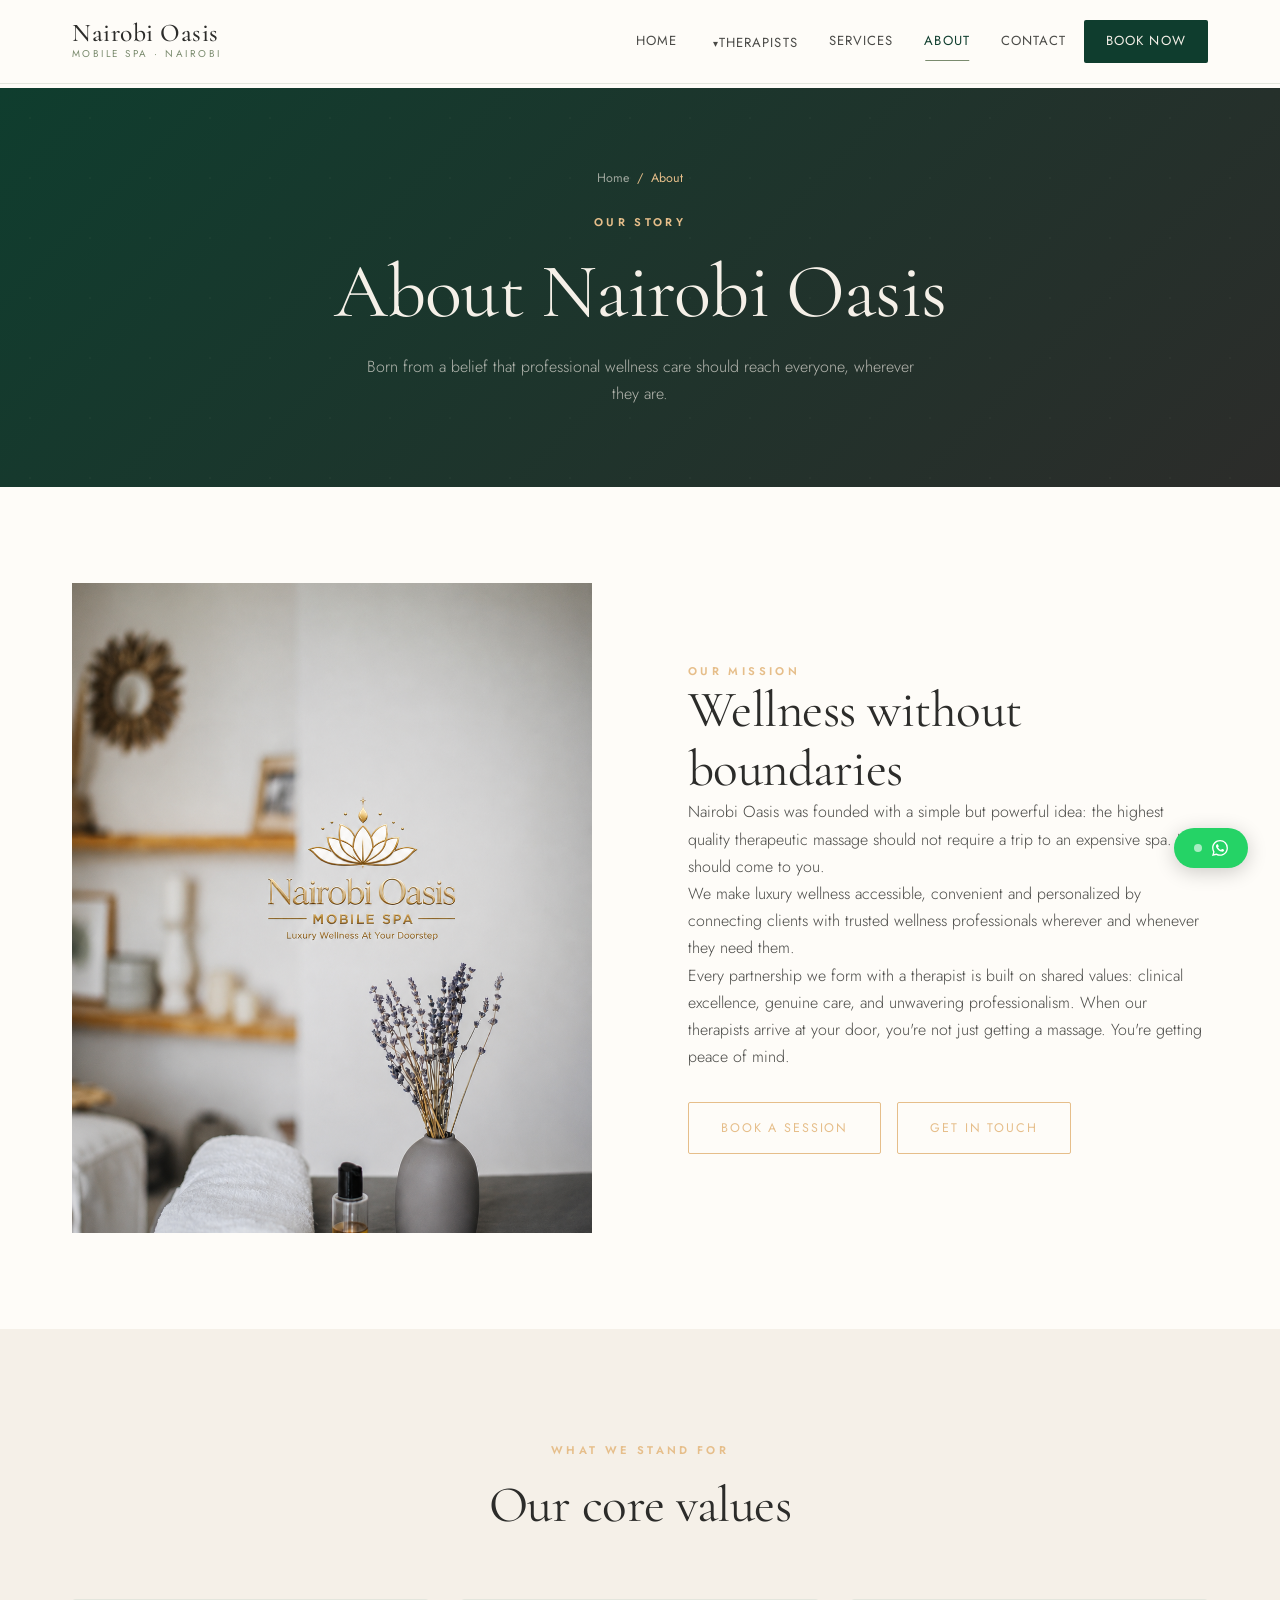
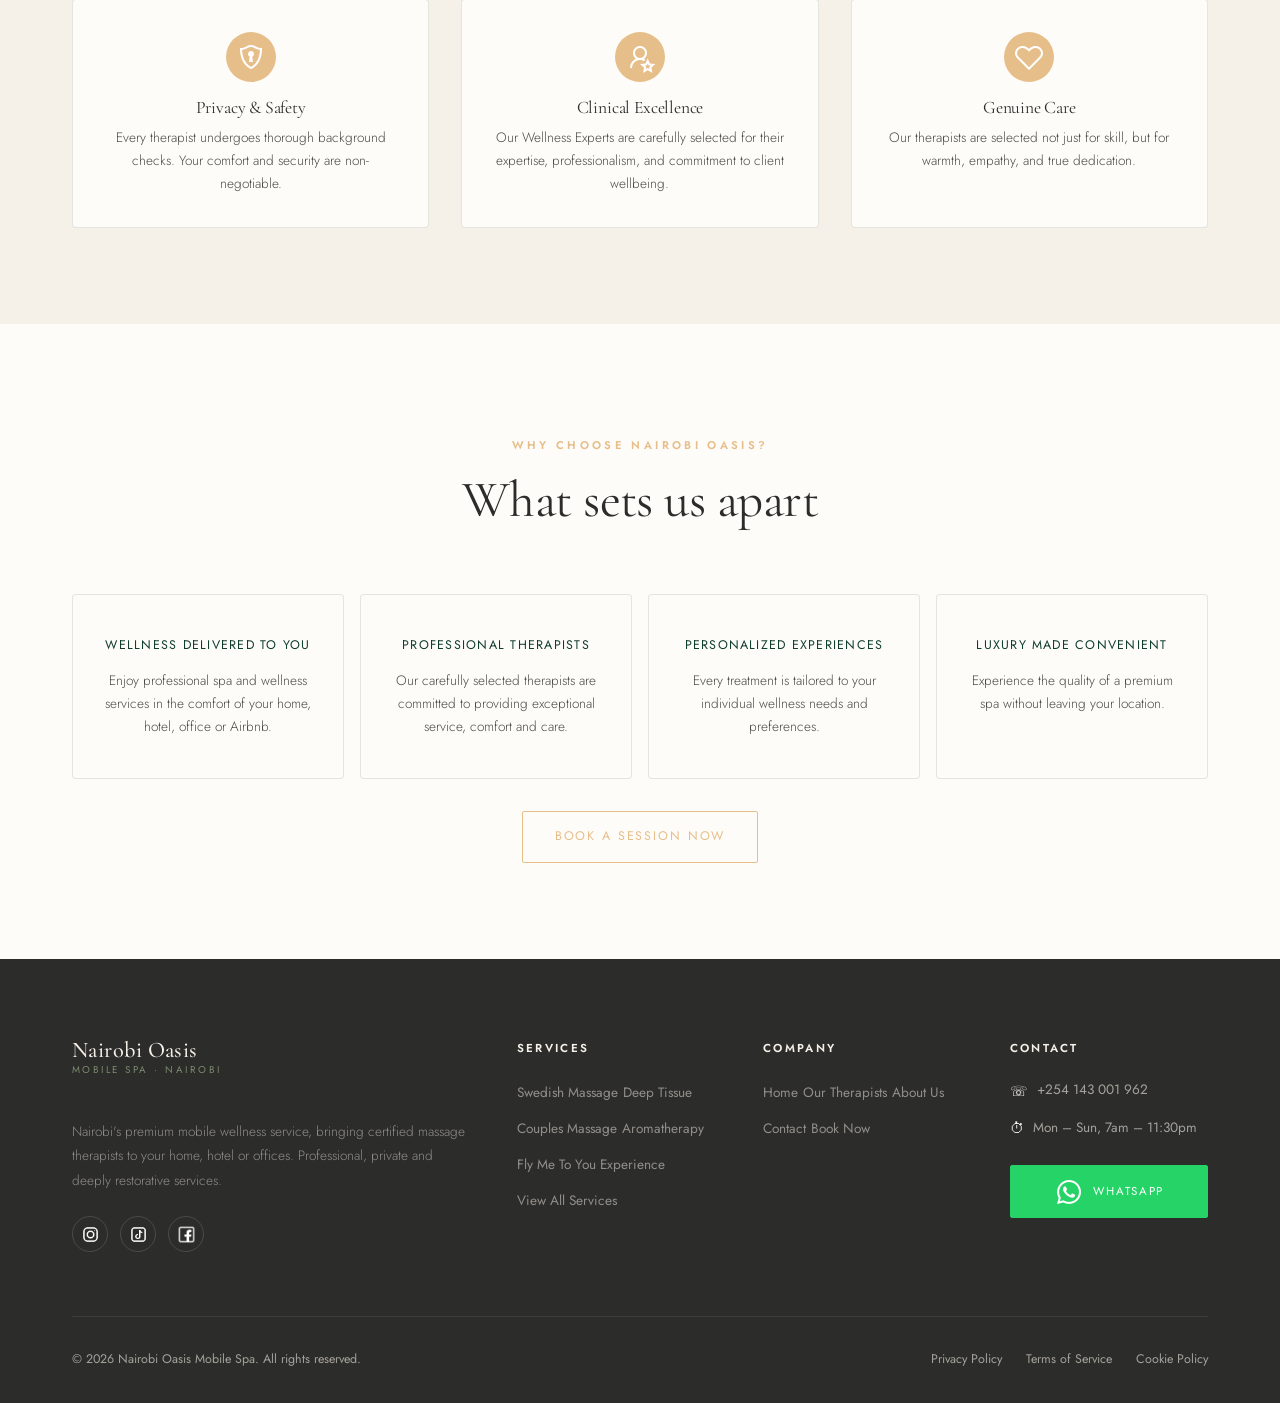
==== about.html @ d6550074 "Initial commit - Nairobi Oasis project" ====
<!DOCTYPE html>
<html lang="en">
<head>
  <meta charset="UTF-8" />
  <meta name="viewport" content="width=device-width, initial-scale=1.0" />
  <meta name="description" content="Learn about Nairobi Oasis's mission to bring luxury, professional mobile massage and wellness therapy to homes, hotels and villas across Nairobi." />
  <title>About Us | Nairobi Oasis</title>
  <link rel="preconnect" href="https://fonts.googleapis.com" />
  <link rel="preconnect" href="https://fonts.gstatic.com" crossorigin />
  <link rel="stylesheet" href="css/style.css" />
  <link rel="icon" type="image/png" href="img/main-logo.png">
</head>
<body>

<!-- NAVIGATION -->
<nav class="nav" id="mainNav" role="navigation" aria-label="Main navigation">
  <div class="container">
    <a href="index.html" class="logo" aria-label="Nairobi Oasis Home">
      <span class="logo-name">Nairobi Oasis</span>
      <span class="logo-tagline">Mobile Spa · Nairobi</span>
    </a>
    <div class="nav-links" role="menubar">
      <a href="index.html" role="menuitem">Home</a>
      <div class="nav-dropdown" role="none">
        <a href="therapists.html" role="menuitem">Therapists</a>
        <div class="dropdown-menu">
          <a href="therapists.html#female-therapists">Female Therapists</a>
          <a href="therapists.html#male-therapists">Male Therapists</a>
          <a href="therapists.html">All Therapists</a>
        </div>
      </div>
      <a href="services.html" role="menuitem">Services</a>
      <a href="about.html" class="active" role="menuitem">About</a>
      <a href="contact.html" role="menuitem">Contact</a>
      <a href="booking.html" class="nav-book-btn" role="menuitem">Book Now</a>
    </div>
    <button class="hamburger" id="hamburger" aria-label="Toggle menu" aria-expanded="false"></button>
  </div>
  <div class="mobile-menu" id="mobileMenu" role="menu">
    <a href="index.html" role="menuitem">Home</a>
    <a href="therapists.html" role="menuitem">Our Therapists</a>
    <a href="services.html" role="menuitem">Services</a>
    <a href="about.html" role="menuitem">About Us</a>
    <a href="index.html#benefits" role="menuitem">Benefits</a>
    <a href="index.html#faq" role="menuitem">FAQs</a>
    <a href="contact.html" role="menuitem">Contact</a>
    <a href="booking.html" role="menuitem" style="color:var(--sage-dark);font-weight:500;">→ Book Now</a>
  </div>
</nav>

<!-- FLOATING BOOKING BUTTONS -->
<div class="float-book" aria-label="Quick booking buttons">
  <a href="https://wa.me/254143001962?text=Hi Nairobi Oasis! I'd like to book a massage." target="_blank" class="float-btn wa" rel="noopener">
    <div class="dot"></div>
    <svg width="16" height="16" viewBox="0 0 24 24" fill="currentColor"><path d="M17.472 14.382c-.297-.149-1.758-.867-2.03-.967-.273-.099-.471-.148-.67.15-.197.297-.767.966-.94 1.164-.173.199-.347.223-.644.075-.297-.15-1.255-.463-2.39-1.475-.883-.788-1.48-1.761-1.653-2.059-.173-.297-.018-.458.13-.606.134-.133.298-.347.446-.52.149-.174.198-.298.298-.497.099-.198.05-.371-.025-.52-.075-.149-.669-1.612-.916-2.207-.242-.579-.487-.5-.669-.51-.173-.008-.371-.01-.57-.01-.198 0-.52.074-.792.372-.272.297-1.04 1.016-1.04 2.479 0 1.462 1.065 2.875 1.213 3.074.149.198 2.096 3.2 5.077 4.487.709.306 1.262.489 1.694.625.712.227 1.36.195 1.871.118.571-.085 1.758-.719 2.006-1.413.248-.694.248-1.289.173-1.413-.074-.124-.272-.198-.57-.347m-5.421 7.403h-.004a9.87 9.87 0 01-5.031-1.378l-.361-.214-3.741.982.998-3.648-.235-.374a9.86 9.86 0 01-1.51-5.26c.001-5.45 4.436-9.884 9.888-9.884 2.64 0 5.122 1.03 6.988 2.898a9.825 9.825 0 012.893 6.994c-.003 5.45-4.437 9.884-9.885 9.884m8.413-18.297A11.815 11.815 0 0012.05 0C5.495 0 .16 5.335.157 11.892c0 2.096.547 4.142 1.588 5.945L.057 24l6.305-1.654a11.882 11.882 0 005.683 1.448h.005c6.554 0 11.89-5.335 11.893-11.893a11.821 11.821 0 00-3.48-8.413Z"/></svg>
  </a>
</div>

<div class="page-hero">
  <div class="container">
    <nav class="breadcrumb"><a href="index.html">Home</a><span>/</span><span>About</span></nav>
    <p class="eyebrow">Our Story</p>
    <h1>About Nairobi Oasis</h1>
    <p>Born from a belief that professional wellness care should reach everyone, wherever they are.</p>
  </div>
</div>

<section class="about-intro section" style="background:var(--warm-white);">
  <div class="container">
    <div class="about-image-stack reveal">
      <div class="about-img-main">
        <img src="img/image-1.png" alt="Nairobi Oasis mobile massage experience" class="about-img">
      </div>
    </div>
    <div class="mission reveal reveal-delay-2">
      <p class="eyebrow">Our Mission</p>
      <h2>Wellness without boundaries</h2>
      <p>Nairobi Oasis was founded with a simple but powerful idea: the highest quality therapeutic massage should not require a trip to an expensive spa. It should come to you.</p>
      <p>We make luxury wellness accessible, convenient and personalized by connecting clients with trusted wellness professionals wherever and whenever they need them.</p>
      <p>Every partnership we form with a therapist is built on shared values: clinical excellence, genuine care, and unwavering professionalism. When our therapists arrive at your door, you're not just getting a massage. You're getting peace of mind.</p>
      <div class="btn-group" style="margin-top:2rem;">
        <a href="booking.html" class="btn btn-outline">Book a Session</a>
        <a href="contact.html" class="btn btn-outline">Get in Touch</a>
      </div>
    </div>
  </div>
</section>

<!-- VALUES -->
<section class="section" style="background:var(--cream);">
  <div class="container">
    <div class="section-header reveal">
      <p class="eyebrow">What We Stand For</p>
      <h2>Our core values</h2>
    </div>
    <div class="about-values">
      <div class="value-card reveal">
        <div class="value-icon">
          <img src="icons/privacy.png" alt="privacy-icon">
        </div>
        <h4>Privacy & Safety</h4>
        <p>Every therapist undergoes thorough background checks. Your comfort and security are non-negotiable.</p>
      </div>
      <div class="value-card reveal reveal-delay-1">
        <div class="value-icon">
          <img src="icons/expert.png" alt="expert-icon">
        </div>
        <h4>Clinical Excellence</h4>
        <p>Our Wellness Experts are carefully selected for their expertise, professionalism, and commitment to client wellbeing.</p>
      </div>
      <div class="value-card reveal reveal-delay-2">
        <div class="value-icon">
          <img src="icons/love.png" alt="love-icon">
        </div>
        <h4>Genuine Care</h4>
        <p>Our therapists are selected not just for skill, but for warmth, empathy, and true dedication.</p>
      </div>
    </div>
  </div>
</section>

<!-- STRENGTH -->
<section class="section" style="background:var(--warm-white);">
  <div class="container">
    <div class="section-header reveal">
      <p class="eyebrow">Why Choose Nairobi Oasis?</p>
      <h2>What sets us apart</h2>
    </div>
    <div class="strength-grid">
      <div class="strength-card reveal">
        <div class="role">Wellness Delivered To You</div>
        <p>Enjoy professional spa and wellness services in the comfort of your home, hotel, office or Airbnb.</p>
      </div>
      <div class="strength-card reveal reveal-delay-1">
        <div class="role">Professional Therapists</div>
        <p>Our carefully selected therapists are committed to providing exceptional service, comfort and care.</p>
      </div>
      <div class="strength-card reveal reveal-delay-2">
        <div class="role">Personalized Experiences</div>
        <p>Every treatment is tailored to your individual wellness needs and preferences.</p>
      </div>
      <div class="strength-card reveal reveal-delay-2">
        <div class="role">Luxury Made Convenient</div>
        <p>Experience the quality of a premium spa without leaving your location.</p>
      </div>
    </div>
    <div class="btn-group" style="margin-top:2rem; display: flex; justify-content: center;">
      <a href="booking.html" class="btn btn-outline">Book a Session Now</a>
    </div>
  </div>
</section>

<!-- FOOTER -->
<footer role="contentinfo">
  <div class="container">
    <div class="footer-grid">
      <div class="footer-brand">
        <div class="logo">
          <span class="logo-name">Nairobi Oasis</span>
          <span class="logo-tagline">Mobile Spa · Nairobi</span>
        </div>
        <p style="margin-top:1.25rem;">Nairobi's premium mobile wellness service, bringing certified massage therapists to your home, hotel or offices. Professional, private and deeply restorative services.</p>
        <div class="social-links">
          <a href="https://www.instagram.com/nairobioasisspa" class="social-link" target="_blank" aria-label="Instagram">
            <img src="icons/instagram.png" alt="Instagram icon">
          </a>
          <a href="https://www.tiktok.com/@nairobioasismobilespa" target="_blank" class="social-link" aria-label="Tiktok">
            <img src="icons/tiktok.png" alt="Tiktok icon">
          </a>
          <a href="https://www.facebook.com/share/14eLEYNdpJy/?mibextid=wwXIfr" target="_blank" class="social-link" aria-label="WhatsApp">
            <img src="icons/facebook.png" alt="Faceook icon">
          </a>
        </div>
      </div>
      <div class="footer-col">
        <h5>Services</h5>
        <ul>
          <li><a href="services.html#swedish">Swedish Massage</a></li>
          <li><a href="services.html#tissue">Deep Tissue</a></li>
          <li><a href="services.html#couple">Couples Massage</a></li>
          <li><a href="services.html#aromatherapy">Aromatherapy</a></li>
          <li><a href="services.html#flymetoyou">Fly Me To You Experience</a></li>
          <li><a href="services.html">View All Services</a></li>
        </ul>
      </div>
      <div class="footer-col">
        <h5>Company</h5>
        <ul>
          <li><a href="index.html">Home</a></li>
          <li><a href="therapists.html">Our Therapists</a></li>
          <li><a href="about.html">About Us</a></li>
          <li><a href="contact.html">Contact</a></li>
          <li><a href="booking.html">Book Now</a></li>
        </ul>
      </div>
      <div class="footer-col">
        <h5>Contact</h5>
        <div class="footer-contact-item">
          <span class="icon">☏</span>
          <a href="tel:+254143001962">+254 143 001 962</a>
        </div>
        <div class="footer-contact-item">
          <span class="icon">⏱</span>
          <span>Mon – Sun, 7am – 11:30pm</span>
        </div>
        <div style="margin-top:1.5rem;display:flex;flex-direction:column;gap:0.5rem;">
          <a href="https://wa.me/254143001962" target="_blank" class="btn btn-wa" style="font-size:0.72rem;padding:0.6rem 1rem;justify-content:center;">
            <img src="icons/whatsapp.png" alt="WhatsApp icon">  WhatsApp</a>
        </div>
      </div>
    </div>
    <div class="footer-bottom">
      <span>© 2026 Nairobi Oasis Mobile Spa. All rights reserved.</span>
      <div class="footer-bottom-links">
        <a href="#">Privacy Policy</a>
        <a href="#">Terms of Service</a>
        <a href="#">Cookie Policy</a>
      </div>
    </div>
  </div>
</footer>

<script src="js/main.js"></script>
</body>
</html>
---- css/style.css ----
@import url("https://fonts.googleapis.com/css2?family=Cormorant+Garamond:ital,wght@0,300;0,400;0,500;0,600;1,300;1,400&family=Jost:wght@300;400;500;600&display=swap");

/* CSS VARIABLES */
:root {
  --cream: #f5f0e8;
  --ivory: #faf8f3;
  --sage: #7a8b6e;
  --sage-light: #a8b89a;
  --sage-dark: #0f3d2e;
  --earth: #E6BE8A;
  --earth-dark: #9e7e58;
  --charcoal: #2c2c2a;
  --charcoal-light: #4a4a47;
  --warm-white: #fefcf8;
  --muted: #8c8a84;
  --border: rgba(122, 139, 110, 0.2);
  --shadow: 0 20px 60px rgba(44, 44, 42, 0.08);
  --shadow-hover: 0 30px 80px rgba(44, 44, 42, 0.15);
  --radius: 2px;
  --transition: all 0.4s cubic-bezier(0.25, 0.46, 0.45, 0.94);
  --font-display: "Cormorant Garamond", Georgia, serif;
  --font-body: "Jost", sans-serif;
  --whatsapp: #25d366;
}

/* RESET & BASE */
*,
*::before,
*::after {
  box-sizing: border-box;
  margin: 0;
  padding: 0;
}

html {
  scroll-behavior: smooth;
  font-size: 16px;
  overflow-x: hidden;
}

body {
  font-family: var(--font-body);
  background: var(--warm-white);
  color: var(--charcoal);
  line-height: 1.7;
  overflow-x: hidden;
  -webkit-font-smoothing: antialiased;
}

body {
    padding-top: 88px;
}

img {
  max-width: 100%;
  height: auto;
  display: block;
}

.hero-video {
  position: absolute;
  inset: 0;
  width: 100%;
  height: 100%;
  object-fit: cover;
}

a {
  text-decoration: none;
  color: inherit;
}

button {
  cursor: pointer;
  border: none;
  background: none;
  font-family: inherit;
}

ul {
  list-style: none;
}

/* TYPOGRAPHY */
h1,
h2,
h3,
h4 {
  font-family: var(--font-display);
  font-weight: 400;
  line-height: 1.15;
  letter-spacing: -0.01em;
}

h1 {
  font-size: clamp(2.8rem, 6vw, 5.5rem);
}

h2 {
  font-size: clamp(2rem, 4vw, 3.5rem);
}

h3 {
  font-size: clamp(1.4rem, 2.5vw, 2rem);
}

h4 {
  font-size: 1.25rem;
}

p {
  font-size: 1rem;
  color: var(--charcoal-light);
  font-weight: 300;
}

.eyebrow {
  font-family: var(--font-body);
  font-size: 0.7rem;
  font-weight: 600;
  letter-spacing: 0.3em;
  text-transform: uppercase;
  color: var(--earth);
}

/* LAYOUT */
.container {
  max-width: 1200px;
  margin: 0 auto;
  padding: 0 2rem;
}

.section {
  padding: 6rem 0;
}

/* NAVIGATION */
.nav {
  background: var(--warm-white);
  padding: 1.25rem 0;
  position: fixed;
  top: 0;
  left: 0;
  width: 100%;
  z-index: 1000;
  border-bottom: 1px solid var(--border);
  transition: transform .3s ease, padding .3s ease, box-shadow .3s ease;
}

.nav.scrolled {
  box-shadow: 0 2px 30px rgba(44, 44, 42, 0.08);
  padding: 0.9rem 0;
}

.nav .container {
  display: flex;
  align-items: center;
  justify-content: space-between;
}

.logo {
  display: flex;
  flex-direction: column;
  gap: 0.05rem;
}

.logo-name {
  font-family: var(--font-display);
  font-size: 1.6rem;
  font-weight: 500;
  color: var(--charcoal);
  letter-spacing: 0.02em;
  line-height: 1;
}

.logo-tagline {
  font-size: 0.62rem;
  letter-spacing: 0.25em;
  text-transform: uppercase;
  color: var(--sage);
  font-weight: 400;
}

.logo img {
  width: 120px;
  height: auto;
}

.nav-links {
  display: flex;
  gap: 0.25rem;
  align-items: center;
}

.nav-links a {
  font-size: 0.82rem;
  font-weight: 400;
  letter-spacing: 0.08em;
  text-transform: uppercase;
  color: var(--charcoal-light);
  padding: 0.5rem 0.85rem;
  border-radius: 2px;
  transition: var(--transition);
  position: relative;
}

.nav-links a:hover,
.nav-links a.active {
  color: var(--sage-dark);
}

.nav-links a::after {
  content: "";
  position: absolute;
  bottom: 0;
  left: 50%;
  width: 0;
  height: 1px;
  background: var(--sage);
  transition: var(--transition);
  transform: translateX(-50%);
}

.nav-links a:hover::after,
.nav-links a.active::after {
  width: 60%;
}

.nav-dropdown {
  position: relative;
}

.nav-dropdown > a::before {
  content: "▾";
  margin-left: 0.3rem;
  font-size: 0.65rem;
}

.dropdown-menu {
  position: absolute;
  top: calc(100% + 0.5rem);
  left: 0;
  background: var(--warm-white);
  border: 1px solid var(--border);
  border-radius: 4px;
  min-width: 210px;
  padding: 0.5rem 0;
  opacity: 0;
  visibility: hidden;
  transform: translateY(-8px);
  transition: var(--transition);
  box-shadow: var(--shadow);
  z-index: 100;
}

.nav-dropdown:hover .dropdown-menu {
  opacity: 1;
  visibility: visible;
  transform: translateY(0);
}

.dropdown-menu a {
  display: block;
  padding: 0.6rem 1.2rem;
  font-size: 0.8rem;
  color: var(--charcoal-light);
  text-transform: none;
  letter-spacing: 0.03em;
}

.dropdown-menu a::after {
  display: none;
}

.dropdown-menu a:hover {
  background: var(--cream);
  color: var(--sage-dark);
}

.nav-book-btn {
  background: var(--sage-dark);
  color: var(--cream) !important;
  padding: 0.65rem 1.4rem !important;
  border-radius: 2px;
  font-weight: 500;
  letter-spacing: 0.12em;
}

.nav-book-btn::after {
  display: none !important;
}

.nav-book-btn:hover {
  background: var(--charcoal) !important;
  color: var(--cream) !important;
}

.hamburger {
  display: none;
  flex-direction: column;
  gap: 5px;
  padding: 4px;
  cursor: pointer;
}

.hamburger span {
  display: block;
  width: 24px;
  height: 1.5px;
  background: var(--charcoal);
  transition: var(--transition);
}

.hamburger.open span:nth-child(1) {
  transform: rotate(45deg) translate(4px, 4px);
}

.hamburger.open span:nth-child(2) {
  opacity: 0;
}

.hamburger.open span:nth-child(3) {
  transform: rotate(-45deg) translate(4px, -4px);
}

.mobile-menu {
  display: none;
  background: var(--warm-white);
  border-top: 1px solid var(--border);
  padding: 1.5rem 2rem;
}

.mobile-menu.open {
  display: block;
}

.mobile-menu a {
  display: block;
  padding: 0.75rem 0;
  font-size: 0.9rem;
  border-bottom: 1px solid var(--border);
  color: var(--charcoal-light);
  letter-spacing: 0.05em;
}

.mobile-menu a:last-child {
  border-bottom: none;
}

/* BUTTONS */
.btn {
  display: inline-flex;
  align-items: center;
  gap: 0.5rem;
  padding: 0.9rem 2rem;
  font-size: 0.78rem;
  font-family: var(--font-body);
  letter-spacing: 0.15em;
  text-transform: uppercase;
  border-radius: var(--radius);
  transition: var(--transition);
  cursor: pointer;
  border: 1.5px solid transparent;
}

.btn-primary {
  background: var(--sage-dark);
  color: var(--cream);
  border-color: var(--sage-dark);
}

.btn-primary:hover {
  background: var(--charcoal);
  border-color: var(--charcoal);
  transform: translateY(-2px);
}

.btn-outline {
  background: transparent;
  color: var(--earth);
  border-color: var(--earth);
}

.btn-outline:hover {
  background: var(--cream);
  color: var(--charcoal);
  border-color: var(--cream);
  transform: translateY(-2px);
}

.btn-cream {
  background: var(--cream);
  color: var(--charcoal);
  border-color: var(--cream);
}

.btn-cream:hover {
  background: var(--warm-white);
  transform: translateY(-2px);
}

.btn-wa {
  background: var(--whatsapp);
  color: #fff;
  border-color: var(--whatsapp);
}

.btn-wa:hover {
  background: #1da851;
  border-color: #1da851;
  transform: translateY(-2px);
}

.btn-group {
  display: flex;
  gap: 1rem;
  flex-wrap: wrap;
  align-items: center;
}

/* HERO */
.hero {
  min-height: 90vh;
  background: linear-gradient(135deg, #2c3a24 0%, #3d4f30 40%, #4d5c42 100%);
  display: grid;
  grid-template-columns: 1fr 1fr;
  align-items: center;
  position: relative;
  overflow: hidden;
}

.hero::before {
  content: "";
  position: absolute;
  inset: 0;
  background: url("data:image/svg+xml,%3Csvg width='60' height='60' viewBox='0 0 60 60' xmlns='http://www.w3.org/2000/svg'%3E%3Cg fill='none' fill-rule='evenodd'%3E%3Cg fill='%237A8B6E' fill-opacity='0.07'%3E%3Ccircle cx='30' cy='30' r='1'/%3E%3C/g%3E%3C/g%3E%3C/svg%3E");
  opacity: 0.5;
}

.hero-content {
  padding: 5rem 0 5rem 0;
  position: relative;
  z-index: 2;
  animation: fadeUp 1s ease both;
}

.hero-content .eyebrow {
  color: var(--earth);
  margin-bottom: 1.5rem;
}

.hero-content h1 {
  color: var(--cream);
  font-weight: 300;
  font-style: italic;
  margin-bottom: 1.5rem;
}

.hero-content h1 em {
  font-style: normal;
  color: var(--earth);
}

.hero-content p {
  color: rgba(245, 240, 232, 0.75);
  font-size: 1.05rem;
  max-width: 500px;
  margin-bottom: 2.5rem;
}

.hero-visual {
  position: relative;
  height: 100%;
  min-height: 90vh;
  overflow: hidden;
}

.hero-img-wrap {
  position: absolute;
  inset: 0;
  background: linear-gradient(to left, transparent 0%, #2c3a24 100%);
  z-index: 1;
}

.hero-visual img {
  width: 100%;
  height: 100%;
  object-fit: cover;
  opacity: 0.6;
}

.hero-scroll {
  position: absolute;
  bottom: 2rem;
  left: 2rem;
  z-index: 10;
  display: flex;
  align-items: center;
  gap: 0.75rem;
  color: rgba(245, 240, 232, 0.5);
  font-size: 0.72rem;
  letter-spacing: 0.2em;
  text-transform: uppercase;
}

.scroll-line {
  width: 40px;
  height: 1px;
  background: rgba(245, 240, 232, 0.3);
  position: relative;
  overflow: hidden;
}
.scroll-line::after {
  content: "";
  position: absolute;
  left: -100%;
  top: 0;
  width: 100%;
  height: 100%;
  background: var(--earth);
  animation: scrollLine 2s ease infinite;
}

@keyframes scrollLine {
  to {
    left: 100%;
  }
}

/* WHY */
.why-choose{
    background: var(--warm-white); 
    text-align:center;
}

.why-choose .container{
    max-width:700px;
}

.why-choose h2{
    margin:1rem 0 3rem;
}

.why-list{
    list-style:none;
    padding:0;
    margin:0;

    display:flex;
    flex-direction:column;
    gap:1.5rem;
}

.why-list li{
    font-size:1.05rem;
    color:var(--text);
    letter-spacing:.03em;
}

.why-list span{
    color:var(--earth);
    margin-right:.5rem;
}

/* INTRO SECTION */
.intro {
  background: var(--cream);
}

.intro .container {
  display: grid;
  grid-template-columns: 1fr 1.4fr;
  gap: 0;
  align-items: center;
}

.intro-visual {
  position: relative;
}

.intro-visual img {
  width: 70%;
  margin-left: 3rem;
}

.intro-text .eyebrow {
  margin-bottom: 1rem;
}

.intro-text h2 {
  margin-bottom: 1.5rem;
}

.intro-text p {
  margin-bottom: 1.5rem;
}

.intro-features {
  display: grid;
  grid-template-columns: 1fr 1fr;
  gap: 1rem;
  margin-bottom: 2.5rem;
}

.feature-tag {
  display: flex;
  align-items: center;
  gap: 0.5rem;
  font-size: 0.82rem;
  color: var(--charcoal-light);
}

.feature-tag::before {
  content: "✦";
  color: var(--earth);
  font-size: 0.65rem;
}

/* SERVICES SECTION */
.services {
  background: var(--warm-white);
}

.section-header {
  text-align: center;
  margin-bottom: 4rem;
}

.section-header .eyebrow {
  margin-bottom: 1rem;
}

.section-header p {
  max-width: 550px;
  margin: 1rem auto 0;
}

.services-grid {
  display: grid;
  grid-template-columns: repeat(3, 1fr);
  gap: 1.5rem;
}

.service-card {
  background: var(--warm-white);
  padding: 2.5rem 2rem;
  border-radius: 4px;
  border: 1px solid transparent;
  transition: var(--transition);
  position: relative;
  overflow: hidden;
  cursor: pointer;
}

.service-card::before {
  content: "";
  position: absolute;
  top: 0;
  left: 0;
  width: 100%;
  height: 2px;
  background: var(--earth);
  transform: scaleX(0);
  transform-origin: left;
  transition: var(--transition);
}

.service-card:hover {
  border-color: var(--border);
  box-shadow: var(--shadow);
  transform: translateY(-4px);
}

.service-card:hover::before {
  transform: scaleX(1);
}

.service-icon {
  font-size: 1.8rem;
  margin-bottom: 1.25rem;
}

.service-card h3 {
  font-size: 1.35rem;
  margin-bottom: 0.75rem;
}

.service-card p {
  font-size: 0.88rem;
  margin-bottom: 1.5rem;
}

.service-price {
  font-size: 0.72rem;
  letter-spacing: 0.12em;
  text-transform: uppercase;
  color: var(--sage);
  font-weight: 500;
}

.service-card a {
  display: inline-flex;
  align-items: center;
  gap: 0.4rem;
  font-size: 0.78rem;
  font-weight: 500;
  letter-spacing: 0.1em;
  text-transform: uppercase;
  color: var(--sage-dark);
  margin-top: 1rem;
  transition: var(--transition);
}

.service-card a:hover {
  gap: 0.75rem;
}

.service-card-img {
  padding-bottom: 2rem;
}

.services-slider {
  position: relative;
  display: flex;
  align-items: center;
  gap: 1rem;
}

.slider-btn {
  display: none; /* hidden on desktop */
  flex-shrink: 0;
  width: 44px;
  height: 44px;
  border-radius: 50%;
  background: var(--warm-white);
  border: 1px solid var(--border);
  font-size: 1.4rem;
  color: var(--sage-dark);
  cursor: pointer;
  align-items: center;
  justify-content: center;
  transition: var(--transition);
}

.slider-btn:hover {
  background: var(--sage);
  color: var(--warm-white);
}

.slider-dots {
  display: none;
  justify-content: center;
  gap: 0.5rem;
  margin-top: 1.5rem;
}

.slider-dots span {
  width: 8px;
  height: 8px;
  border-radius: 50%;
  background: var(--border);
  cursor: pointer;
  transition: var(--transition);
}

.slider-dots span.active {
  background: var(--earth);
  width: 20px;
  border-radius: 4px;
}

/* HOW IT WORKS */
.how-it-works {
  background: var(--warm-white);
}

.steps-grid {
  display: grid;
  grid-template-columns: repeat(3, 1fr);
  gap: 3rem;
  counter-reset: step;
}

.step {
  text-align: center;
  position: relative;
  counter-increment: step;
}

.step::before {
  content: counter(step, decimal-leading-zero);
  font-family: var(--font-display);
  font-size: 4rem;
  font-weight: 300;
  color: var(--sage-light);
  opacity: 0.4;
  line-height: 1;
  margin-bottom: 1.5rem;
  display: block;
}

.step-icon {
  width: 60px;
  height: 60px;
  background: var(--earth);
  border-radius: 50%;
  display: flex;
  align-items: center;
  justify-content: center;
  font-size: 1.5rem;
  margin: 0 auto 1rem;
}

.step h3 {
  font-size: 1.25rem;
  margin-bottom: 0.75rem;
}

.step p {
  font-size: 0.9rem;
}

/* THERAPISTS */
.therapists {
  background: var(--cream);
}

.therapist-tabs {
  display: flex;
  gap: 0;
  margin-bottom: 3rem;
  border-bottom: 1px solid var(--border);
}

.tab-btn {
  padding: 0.85rem 2rem;
  font-size: 0.82rem;
  font-weight: 500;
  letter-spacing: 0.12em;
  text-transform: uppercase;
  color: var(--earth);
  border-bottom: 2px solid transparent;
  margin-bottom: -1px;
  transition: var(--transition);
  cursor: pointer;
  background: none;
  border-left: none;
  border-right: none;
  border-top: none;
  font-family: var(--font-body);
}

.tab-btn.active {
  color: var(--earth);
  border-bottom-color: var(--earth);
}

.therapist-grid,
.therapist-page-grid {
  display: grid;
  grid-template-columns: repeat(4, 1fr);
  gap: 1.5rem;
}

.therapist-card,
.therapist-page-card {
  border-radius: 4px;
  overflow: hidden;
  transition: var(--transition);
  text-decoration: none;
  color: inherit;
  display: block;
}

.therapist-card:hover {
  transform: translateY(-6px);
  box-shadow: var(--shadow-hover);
}

.therapist-section {
  position: relative;
}

#therapist-profile-content {
  min-height: 100vh;
    opacity: 0;
    transform: translateY(15px);
    transition: opacity 0.4s ease, transform 0.4s ease;
}

#therapist-profile-content.loaded {
    opacity: 1;
    transform: translateY(0);
}
.therapist-section::after {
  content: "";
  position: absolute;
  left: 0;
  bottom: 0;
  height: 1px;
  width: 100%;
  background: linear-gradient(
    to right,
    transparent,
    rgba(0, 0, 0, 0.2),
    transparent
  );
}

.therapist-section:last-child::after {
  display: none;
  margin: 0;
}

.therapist-img {
  aspect-ratio: 3/4;
  object-fit: contain;
  padding-top: 1rem;
}

.therapist-img-placeholder {
  width: 100%;
  display: flex;
  align-items: center;
  justify-content: center;
}

.therapist-info {
  padding: 1.25rem 1rem;
}

.therapist-info h4 {
  font-size: 1.1rem;
  font-family: var(--font-display);
  margin-bottom: 0.25rem;
}

.therapist-info .specialty {
  font-size: 0.75rem;
  margin-bottom: .4rem;
  color: var(--sage);
  letter-spacing: 0.08em;
  text-transform: uppercase;
}

.therapist-info .rating {
  font-size: 0.75rem;
  color: var(--earth);
}

.view-btn {
  background: var(--sage-dark);
  color: var(--cream) !important;
  padding: 0.65rem 1.4rem !important;
  margin-top: 1rem;
  border-radius: 2px;
  font-weight: 500;
  letter-spacing: 0.12em;
}

.tab-content {
  display: none;
}

.tab-content.active {
  display: block;
}

.carousel-wrapper {
  position: relative;
}

.carousel-btn {
  display: none;
}

.carousel-dots {
  display: none;
  justify-content: center;
  gap: 0.5rem;
  margin-top: 1.5rem;
}

.carousel-dots span {
  width: 8px;
  height: 8px;
  border-radius: 50%;
  background: var(--border);
  cursor: pointer;
  transition: var(--transition);
}

.carousel-dots span.active {
  background: var(--earth);
  width: 20px;
  border-radius: 4px;
}

/*  Benefits */

.benefits{
    background: var(--warm-white);
}

.section-heading{
    text-align:center;
    max-width:700px;
    margin:0 auto 4rem;
}

.section-heading h2{
    margin-bottom:1rem;
}

/* Main Grid */

.benefits-grid{
    display:grid;
    grid-template-columns:repeat(3,1fr);
    gap:1.5rem;
}

.benefit-card{
    background:#fff;
    border-radius:18px;
    padding:2rem;
    text-align:left;
    box-shadow:0 8px 25px rgba(0,0,0,.05);
    transition:.3s ease;
}

.benefit-card:hover{
    transform:translateY(-6px);
    box-shadow:0 18px 40px rgba(0,0,0,.08);
}

.benefit-card img{
    width:58px;
    height:58px;
    margin-bottom:1.25rem;
}

.benefit-card h3{
    margin-bottom:.75rem;
    font-size:1.15rem;
    font-weight: bold;
}

.benefit-card p{
    color:var(--text-light);
    line-height:1.7;
}

/* Additional Benefits */

.additional-benefits{
  max-width: 866px;
    margin: 0 auto;
    margin-top:4rem;
    background:#fff;
    padding:2.5rem 4rem;
    border-radius:20px;
    box-shadow:0 8px 25px rgba(0,0,0,.05);
}

.additional-benefits h3{
    text-align:center;
    margin-bottom:2rem;
}

.additional-grid{
    display:grid;
    grid-template-columns:repeat(2,1fr);
    gap:1rem 2rem;
    list-style: circle;
}

.additional-grid div{
    display:flex;
    align-items:center;
    gap:.75rem;
    font-weight:500;
}


/* TESTIMONIALS */
.testimonials {
  background: var(--cream);
}

.testimonials-viewport {
  overflow: hidden;
  position: relative;
  touch-action: pan-y;
  user-select: none;
  -webkit-user-select: none;
}

.testimonials-track {
  display: flex;
  gap: 1.5rem;
  transition: transform 0.6s ease;
  cursor: grab;
}

.testimonials-track:active {
  cursor: grabbing;
}

.testimonial-card {
  flex: 0 0 calc((100% - 3rem) / 3); /* 3 visible, accounting for 2 gaps of 1.5rem */
  background: var(--warm-white);
  padding: 2.5rem;
  border-radius: 4px;
  border: 1px solid var(--border);
  position: relative;
}

.testimonial-card::before {
  content: '"';
  font-family: var(--font-display);
  font-size: 5rem;
  color: var(--sage-light);
  opacity: 0.4;
  position: absolute;
  top: 1rem;
  right: 1.5rem;
  line-height: 1;
}

.testimonial-card .stars {
  display: flex;
  align-items: center;
  gap: 0.4rem;
  color: var(--earth);
  font-size: 0.85rem;
  margin-bottom: 1rem;
}

.testimonial-card .stars .rating {
  font-weight: 500;
}

.testimonial-card p {
  font-size: 0.92rem;
  font-style: italic;
  margin-bottom: 1.5rem;
  height: 120px;
}

.reviewer {
  display: flex;
  align-items: center;
  gap: 0.75rem;
}

.reviewer-avatar {
  width: 40px;
  height: 40px;
  border-radius: 50%;
  background: var(--earth);
  display: flex;
  align-items: center;
  justify-content: center;
  font-size: 1.1rem;
  color: var(--warm-white);
  flex-shrink: 0;
}

.reviewer-name {
  font-size: 0.85rem;
  font-weight: 500;
}

.reviewer-loc {
  font-size: 0.75rem;
  color: var(--muted);
}

.testimonial-dots {
  display: flex;
  justify-content: center;
  gap: 0.5rem;
  margin-top: 2rem;
}

.testimonial-dots span {
  width: 8px;
  height: 8px;
  border-radius: 50%;
  background: var(--border);
  cursor: pointer;
  transition: var(--transition);
}

.testimonial-dots span.active {
  background: var(--earth);
  width: 20px;
  border-radius: 4px;
}

/* BOOKING CTA */
.booking-cta {
  background: linear-gradient(
    135deg,
    var(--sage-dark) 0%,
    var(--charcoal) 100%
  );
  padding: 6rem 0;
  text-align: center;
  position: relative;
  overflow: hidden;
}

.booking-cta::before {
  content: "✦";
  position: absolute;
  font-size: 20rem;
  color: rgba(255, 255, 255, 0.02);
  top: 50%;
  left: 50%;
  transform: translate(-50%, -50%);
  font-family: var(--font-display);
  pointer-events: none;
}

.booking-cta .eyebrow {
  color: var(--earth);
  margin-bottom: 1rem;
}

.booking-cta h2 {
  color: var(--cream);
  margin-bottom: 1rem;
}

.booking-cta p {
  color: rgba(245, 240, 232, 0.65);
  max-width: 500px;
  margin: 0 auto 2.5rem;
}

.booking-methods {
  display: flex;
  gap: 1rem;
  justify-content: center;
  flex-wrap: wrap;
  margin-top: 2rem;
}

.booking-method-card {
  background: rgba(245, 240, 232, 0.08);
  border: 1px solid rgba(245, 240, 232, 0.15);
  border-radius: 4px;
  padding: 1.5rem 2rem;
  text-align: center;
  min-width: 250px;
  transition: var(--transition);
  cursor: pointer;
}

.booking-method-card:hover {
  background: rgba(245, 240, 232, 0.15);
  transform: translateY(-4px);
}

.booking-method-card .method-icon {
  font-size: 2rem;
  margin-bottom: 0.75rem;
}

.booking-method-card .method-name {
  color: var(--cream);
  font-size: 0.82rem;
  letter-spacing: 0.12em;
  text-transform: uppercase;
  font-weight: 500;
}

.method-icon {
  width: 60px;
  height: 60px;
  display: flex;
  align-items: center;
  justify-content: center;
  font-size: 1.5rem;
  background: var(--sage-light);
  border-radius: 50%;
  margin: 0px auto 1rem;
}

/* FOOTER */
footer {
  background: var(--charcoal);
  padding: 5rem 0 2rem;
  color: rgba(245, 240, 232, 0.6);
}

.footer-grid {
  display: grid;
  grid-template-columns: 2fr 1fr 1fr 1fr;
  gap: 3rem;
  margin-bottom: 4rem;
}

.footer-brand .logo-name {
  color: var(--cream);
  font-size: 1.4rem;
}

.footer-brand .logo-tagline {
  margin-bottom: 1.25rem;
}

.footer-brand p {
  font-size: 0.85rem;
  line-height: 1.8;
  margin-bottom: 1.5rem;
  color: rgba(245, 240, 232, 0.5);
}

.social-links {
  display: flex;
  gap: 0.75rem;
}

.social-link {
  width: 36px;
  height: 36px;
  border: 1px solid rgba(245, 240, 232, 0.15);
  border-radius: 50%;
  display: flex;
  align-items: center;
  justify-content: center;
  font-size: 0.85rem;
  transition: var(--transition);
  color: rgba(245, 240, 232, 0.5);
}

.social-link:hover {
  border-color: var(--earth);
  color: var(--earth);
}

.social-link img {
  width: 21px;
}

.icon-img {
  width: 34px;
}

.footer-col h5 {
  font-family: var(--font-body);
  font-size: 0.72rem;
  font-weight: 600;
  letter-spacing: 0.2em;
  text-transform: uppercase;
  color: var(--cream);
  margin-bottom: 1.25rem;
}

.footer-col ul li {
  margin-bottom: 0.6rem;
  display: inline-flex;
  gap: 5px;
}

.footer-col ul li a {
  font-size: 0.85rem;
  transition: var(--transition);
  color: #f5f0e880;
}

.footer-col ul li img {
  width: 20px;
}

.footer-col ul li a:hover {
  color: var(--earth);
}

.footer-contact-item {
  display: flex;
  align-items: flex-start;
  gap: 0.6rem;
  margin-bottom: 0.75rem;
  font-size: 0.85rem;
}

.footer-contact-item .icon {
  color: var(--ivory);
  font-size: 0.9rem;
  margin-top: 0.05rem;
}

.footer-bottom {
  border-top: 1px solid rgba(245, 240, 232, 0.08);
  padding-top: 2rem;
  display: flex;
  justify-content: space-between;
  align-items: center;
  flex-wrap: wrap;
  gap: 1rem;
  font-size: 0.78rem;
}

.footer-bottom-links {
  display: flex;
  gap: 1.5rem;
}

.footer-bottom-links a {
  transition: var(--transition);
}

.footer-bottom-links a:hover {
  color: var(--earth);
}

/* PAGE HERO (inner pages) */
.page-hero {
  background: linear-gradient(
    135deg,
    var(--sage-dark) 0%,
    var(--charcoal) 100%
  );
  padding: 5rem 0;
  text-align: center;
  position: relative;
  overflow: hidden;
}

.page-hero::before {
  content: "";
  position: absolute;
  inset: 0;
  background: url("data:image/svg+xml,%3Csvg width='60' height='60' viewBox='0 0 60 60' xmlns='http://www.w3.org/2000/svg'%3E%3Cg fill='none' fill-rule='evenodd'%3E%3Cg fill='%237A8B6E' fill-opacity='0.07'%3E%3Ccircle cx='30' cy='30' r='1'/%3E%3C/g%3E%3C/g%3E%3C/svg%3E");
}

.page-hero .container {
  position: relative;
  z-index: 1;
}

.page-hero .eyebrow {
  color: var(--earth);
  margin-bottom: 1rem;
}

.page-hero h1 {
  color: var(--cream);
  margin-bottom: 1rem;
}

.page-hero p {
  color: rgba(245, 240, 232, 0.7);
  max-width: 550px;
  margin: 0 auto;
}

.breadcrumb {
  display: flex;
  justify-content: center;
  gap: 0.5rem;
  font-size: 0.78rem;
  color: rgba(245, 240, 232, 0.4);
  margin-bottom: 1.5rem;
}

.breadcrumb a {
  color: rgba(245, 240, 232, 0.6);
  transition: var(--transition);
}

.breadcrumb a:hover {
  color: var(--earth);
}

.breadcrumb span {
  color: var(--earth);
}

/* CONTACT PAGE */
.contact-grid {
  display: grid;
  grid-template-columns: 1fr 1.5fr;
  gap: 5rem;
  align-items: start;
}

.contact-info h3 {
  margin-bottom: 1.5rem;
}

.contact-info p {
  margin-bottom: 2rem;
}

.contact-items {
  display: flex;
  flex-direction: column;
  gap: 1.5rem;
  margin-bottom: 2.5rem;
}

.contact-item {
  display: flex;
  align-items: flex-start;
  gap: 1rem;
}

.contact-item-icon {
  width: 44px;
  height: 44px;
  background: var(--earth);
  border-radius: 50%;
  display: flex;
  align-items: center;
  justify-content: center;
  font-size: 1.1rem;
  flex-shrink: 0;
}

.contact-item-icon img {
  width: 60%;
}

.contact-item-text h5 {
  font-size: 0.78rem;
  font-weight: 600;
  letter-spacing: 0.12em;
  text-transform: uppercase;
  color: var(--sage);
  margin-bottom: 0.25rem;
  font-family: var(--font-body);
}

.contact-item-text p {
  font-size: 0.9rem;
  margin: 0;
}

.contact-quick-btns {
  display: flex;
  flex-direction: column;
  gap: 0.75rem;
}

.contact-quick-btn {
  display: flex;
  align-items: center;
  gap: 0.75rem;
  padding: 1rem 1.5rem;
  border-radius: 4px;
  font-size: 0.85rem;
  font-weight: 500;
  transition: var(--transition);
  text-decoration: none;
}

.contact-quick-btn.wa {
  background: rgba(37, 211, 102, 0.1);
  color: #1a8a44;
  border: 1px solid rgba(37, 211, 102, 0.2);
}

.contact-quick-btn.wa:hover {
  background: var(--whatsapp);
  color: #fff;
}

/* FORM */
.form-card {
  background: var(--cream);
  padding: 3rem;
  border-radius: 4px;
  border: 1px solid var(--border);
}

.form-card h3 {
  margin-bottom: 0.5rem;
}

.form-card > p {
  margin-bottom: 2rem;
  font-size: 0.9rem;
}

.form-group {
  margin-bottom: 1.5rem;
}

.form-row {
  display: grid;
  grid-template-columns: 1fr 1fr;
  gap: 1.5rem;
}

.form-group label {
  display: block;
  font-size: 0.72rem;
  font-weight: 600;
  letter-spacing: 0.12em;
  text-transform: uppercase;
  color: var(--charcoal);
  margin-bottom: 0.5rem;
}

.form-group input,
.form-group select,
.form-group textarea {
  width: 100%;
  padding: 0.85rem 1rem;
  background: var(--warm-white);
  border: 1px solid var(--border);
  border-radius: 2px;
  font-family: var(--font-body);
  font-size: 0.9rem;
  color: var(--charcoal);
  transition: var(--transition);
  outline: none;
}

.form-group input:focus,
.form-group select:focus,
.form-group textarea:focus {
  border-color: var(--sage);
  box-shadow: 0 0 0 3px rgba(122, 139, 110, 0.1);
}

.form-group textarea {
  resize: vertical;
  min-height: 120px;
}

.form-group select {
  appearance: none;
  cursor: pointer;
  background-image: url("data:image/svg+xml,%3Csvg xmlns='http://www.w3.org/2000/svg' width='12' height='8' viewBox='0 0 12 8'%3E%3Cpath fill='%234A4A47' d='M6 8L0 0h12z'/%3E%3C/svg%3E");
  background-repeat: no-repeat;
  background-position: right 1rem center;
}

.form-submit {
  width: 100%;
  justify-content: center;
}

/* ABOUT PAGE */
.about-intro .container {
  display: grid;
  grid-template-columns: 1fr 1fr;
  gap: 6rem;
  align-items: center;
}

.about-image-stack {
  position: relative;
}

.about-img-main {
  width: 100%;
  border-radius: 4px;
  aspect-ratio: 4/5;
  object-fit: cover;
}

.about-img {
  width: 100%;
  height: 100%;
  object-fit: cover;
  object-position: center;
  display: block;
}

.about-values {
  display: grid;
  grid-template-columns: repeat(3, 1fr);
  gap: 2rem;
  margin-top: 2rem;
}

.value-card {
  background: var(--warm-white);
  padding: 2rem;
  border-radius: 4px;
  border: 1px solid var(--border);
  text-align: center;
}

.value-icon {
  width: 50px;
  height: 50px;
  background: var(--earth);
  border-radius: 50%;
  display: flex;
  align-items: center;
  justify-content: center;
  font-size: 1.2rem;
  margin: 0 auto 1rem;
}

.value-card h4 {
  margin-bottom: 0.5rem;
  font-size: 1.1rem;
}

.value-card p {
  font-size: 0.85rem;
}

.strength-grid {
  display: grid;
  grid-template-columns: repeat(4, 1fr);
  gap: 1rem;
}

.strength-card {
  text-align: center;
  background: var(--warm-white);
  padding: 2.5rem 2rem;
  border-radius: 4px;
  border: 1px solid var(--border);
}

.strength-card .role {
  font-size: 0.78rem;
  color: var(--sage-dark);
  letter-spacing: 0.1em;
  text-transform: uppercase;
  margin-bottom: 0.75rem;
}

.strength-card p {
  font-size: 0.85rem;
}

/* BOOKING PAGE */
.booking-options {
  gap: 2rem;
  max-width: 700px;
  margin: 3rem auto 0;
}

.booking-option-card {
  background: var(--warm-white);
  border: 1px solid var(--border);
  border-radius: 4px;
  padding: 3rem 2rem;
  text-align: center;
  transition: var(--transition);
  cursor: pointer;
  text-decoration: none;
  display: block;
  color: inherit;
}

.booking-option-card:hover {
  transform: translateY(-6px);
  box-shadow: var(--shadow-hover);
}

.booking-option-card .icon {
  width: 60px;
  height: 60px;
  background: var(--sage-light);
  border-radius: 50%;
  display: flex;
  align-items: center;
  justify-content: center;
  font-size: 1.5rem;
  margin: 0 auto 1rem;
}

.booking-option-card h3 {
  font-size: 1.4rem;
  margin-bottom: 0.75rem;
}

.booking-option-card p {
  font-size: 0.9rem;
  margin-bottom: 1.5rem;
}

.booking-option-card .option-btn {
  display: inline-flex;
  align-items: center;
  gap: 0.5rem;
  padding: 0.75rem 1.5rem;
  border-radius: 2px;
  font-size: 0.78rem;
  font-weight: 500;
  letter-spacing: 0.12em;
  text-transform: uppercase;
  color: #fff;
  transition: var(--transition);
}

.booking-option-card.wa-card {
  border-top: 3px solid var(--whatsapp);
}

.booking-option-card.wa-card .option-btn {
  background: var(--whatsapp);
}

.booking-steps-section {
  background: var(--cream);
}

.booking-steps {
  display: grid;
  grid-template-columns: repeat(3, 1fr);
  gap: 2rem;
  counter-reset: bstep;
}

.booking-step {
  text-align: center;
  counter-increment: bstep;
}

.booking-step::before {
  content: counter(bstep);
  display: inline-flex;
  align-items: center;
  justify-content: center;
  width: 44px;
  height: 44px;
  background: var(--earth);
  color: var(--cream);
  border-radius: 50%;
  font-size: 0.9rem;
  font-weight: 500;
  margin-bottom: 1rem;
}

.booking-step h4 {
  margin-bottom: 0.5rem;
}

.booking-step p {
  font-size: 0.85rem;
}

.faq {
  background-color: var(--cream);
}

.faq-list {
  max-width: 750px;
  margin: 0 auto;
}

.faq-item {
  border-bottom: 1px solid var(--border);
  padding: 1.5rem 0;
}

.faq-q {
  display: flex;
  justify-content: space-between;
  align-items: center;
  cursor: pointer;
  gap: 1rem;
}

.faq-q h4 {
  font-size: 1rem;
  font-family: var(--font-body);
  font-weight: 500;
}

.faq-toggle {
  width: 28px;
  height: 28px;
  border-radius: 50%;
  border: 1px solid var(--border);
  display: flex;
  align-items: center;
  justify-content: center;
  font-size: 1.1rem;
  color: var(--sage-dark);
  flex-shrink: 0;
  transition: var(--transition);
}

.faq-item.open .faq-toggle {
  transform: rotate(45deg);
  background: var(--sage-dark);
  color: var(--cream);
  border-color: var(--sage-dark);
}

.faq-a {
  max-height: 0;
  overflow: hidden;
  transition:
    max-height 0.4s ease,
    padding 0.3s ease;
}

.faq-item.open .faq-a {
  max-height: 200px;
  padding-top: 1rem;
}

.faq-a p {
  font-size: 0.9rem;
}

/* THERAPIST PROFILE PAGE */
.therapist-profile-grid {
  display: grid;
  grid-template-columns: 1fr 2fr;
  gap: 4rem;
  align-items: start;
}

.therapist-profile-img {
  position: sticky;
  top: 100px;
}
.therapist-profile-img img {
  width: 100%;
  border-radius: 4px;
  object-fit: contain;
  aspect-ratio: 3/4;
}

.therapist-profile-img-placeholder {
  width: 100%;
  aspect-ratio: 3/4;
  border-radius: 4px;
  display: flex;
  align-items: center;
  justify-content: center;
  font-size: 5rem;
  color: var(--warm-white);
}

.therapist-profile-img-placeholder img {
  width: 100%;
  height: 100%;
  object-fit: contain;
}

.profile-gallery {
  position: relative;
  width: 100%;
  aspect-ratio: 3 / 4;
  overflow: hidden;
  border-radius: 4px;
}

.profile-gallery img {
  width: 100%;
  height: 100%;
  object-fit: cover;
  position: absolute;
  inset: 0;
  opacity: 0;
  transition: opacity 0.5s ease;

}
.profile-gallery img.active {
  opacity: 1;
  position: relative;
}

.profile-gallery img:not(.active) {
  pointer-events: none;
}

.profile-badge-row img {
  width: 16px;
  height: 16px;
  margin-right: 0.5rem;
}

.reserve-btn {
  display: inline-flex;
  align-items: center;
  justify-content: center;
  margin-top: 1rem;
  width: 100%;
}

.profile-badge {
  background: var(--cream);
  border: 1px solid var(--border);
  border-radius: 4px;
  padding: 1.5rem;
  margin-top: 1.5rem;
}

.profile-badge-row {
  display: flex;
  justify-content: space-between;
  align-items: center;
  padding: 0.5rem 0;
  border-bottom: 1px solid var(--border);
  font-size: 0.85rem;
}

.profile-badge-row:last-child {
  border-bottom: none;
}

.profile-badge-row span:first-child {
  color: var(--muted);
  font-size: 0.78rem;
  text-transform: uppercase;
  letter-spacing: 0.08em;
}

.profile-badge-row span:last-child {
  font-weight: 500;
  color: var(--charcoal);
}

.therapist-profile-info .eyebrow {
  margin-bottom: 0.75rem;
}

.therapist-profile-info h1 {
  font-size: clamp(2rem, 4vw, 3rem);
  margin-bottom: 0.5rem;
}

.therapist-profile-info .tagline {
  font-size: 1.1rem;
  color: var(--sage);
  font-style: italic;
  font-family: var(--font-display);
  margin-bottom: 2rem;
}

.profile-specialties {
  display: flex;
  flex-wrap: wrap;
  gap: 0.5rem;
  margin-bottom: 2rem;
}

.rating {
  display: inline-flex;
  align-items: center;
  gap: 6px;
}

.rating img {
  width: 20px;
}

.specialty-tag {
  background: var(--cream);
  border: 1px solid var(--border);
  border-radius: 20px;
  padding: 0.35rem 1rem;
  font-size: 0.78rem;
  color: var(--charcoal-light);
  display: inline-flex;
  align-items: center;
  gap: 6px;
}

.specialty-icon {
  width: 15px;
  height: 15px;
}

.profile-bio {
  margin-bottom: 2.5rem;
}

.profile-bio p {
  font-size: 0.95rem;
  margin-bottom: 1rem;
}

.profile-services-list {
  margin-bottom: 2.5rem;
}

.profile-service-item {
  display: flex;
  justify-content: space-between;
  align-items: center;
  padding: 1rem 0;
  border-bottom: 1px solid var(--border);
}

.profile-service-item:first-child {
  border-top: 1px solid var(--border);
}

.profile-service-name {
  font-size: 0.9rem;
  font-weight: 500;
}

.profile-book-btns {
  display: flex;
  gap: 1rem;
  flex-wrap: wrap;
}

/* SERVICES PAGE */
.services-full-grid {
  display: grid;
  grid-template-columns: repeat(2, 1fr);
  gap: 2rem;
}

.service-full-card {
  background: var(--cream);
  border-radius: 4px;
  overflow: hidden;
  border: 1px solid var(--border);
  display: grid;
  grid-template-columns: 1fr 2fr;
  transition: var(--transition);
}

.service-full-card:hover {
  box-shadow: var(--shadow);
  transform: translateY(-3px);
}

.service-full-img img {
  width: 100%;
  height: 100%;
  object-fit: cover;
}

.service-full-content {
  padding: 2rem;
}

.service-full-content h3 {
  font-size: 1.35rem;
  margin-bottom: 0.5rem;
  text-transform: uppercase;
}

.service-full-content p {
  font-size: 0.88rem;
  margin-bottom: 1rem;
}

.service-price-range {
  font-size: 1rem;
  color: var(--charcoal);
  margin-bottom: 1rem;
}

.service-price-range li::before {
  content: "•";
  color: var(--sage);
  font-size: 1.5rem;
  margin-right: 0.75rem;
}

/* ANIMATIONS */
@keyframes fadeUp {
  from {
    opacity: 0;
    transform: translateY(30px);
  }
  to {
    opacity: 1;
    transform: translateY(0);
  }
}

@keyframes fadeIn {
  from {
    opacity: 0;
  }
  to {
    opacity: 1;
  }
}

.reveal {
  opacity: 0;
  transform: translateY(25px);
  transition:
    opacity 0.7s ease,
    transform 0.7s ease;
}

.reveal.visible {
  opacity: 1;
  transform: translateY(0);
}

.reveal-delay-1 {
  transition-delay: 0.1s;
}

.reveal-delay-2 {
  transition-delay: 0.2s;
}

.reveal-delay-3 {
  transition-delay: 0.3s;
}

/* FLOATING BOOKING BAR */
.float-book {
  position: fixed;
  bottom: 2rem;
  right: 2rem;
  z-index: 999;
  display: flex;
  flex-direction: column;
  gap: 0.5rem;
  align-items: flex-end;
}

.float-btn {
  display: flex;
  align-items: center;
  gap: 0.6rem;
  padding: 0.75rem 1.25rem;
  border-radius: 50px;
  font-size: 0.82rem;
  font-weight: 500;
  color: #fff;
  box-shadow: 0 4px 20px rgba(0, 0, 0, 0.2);
  transition: var(--transition);
  text-decoration: none;
  white-space: nowrap;
}

.float-btn:hover {
  transform: translateY(-3px) scale(1.04);
  box-shadow: 0 8px 30px rgba(0, 0, 0, 0.25);
}

.float-btn.wa {
  background: var(--whatsapp);
}

.float-btn .dot {
  width: 8px;
  height: 8px;
  border-radius: 50%;
  background: #fff;
  opacity: 0.6;
  animation: pulse 2s ease infinite;
}

@keyframes pulse {
  0%,
  100% {
    transform: scale(1);
    opacity: 0.6;
  }
  50% {
    transform: scale(1.4);
    opacity: 1;
  }
}

/* RESPONSIVE */
@media (max-width: 1024px) {
  .hero {
    grid-template-columns: repeat(2, 1fr);
    min-height: auto;
  }

  .hero-content {
    padding: 5rem 0 3rem;
  }
  
  .intro .container {
    grid-template-columns: repeat(2, 1fr);
  }
  
  .intro-img-accent {
    right: 0;
  }
  
  .btn {
    padding: 0.8rem 1rem;
    font-size: 0.7rem;
  }
  
  .services-grid {
    grid-template-columns: repeat(2, 1fr);
  }
  
  .service-card:nth-child(3) {
    display: none;
  }
  
  .therapist-grid {
    grid-template-columns: repeat(3, 1fr);
  }
  
  .therapist-card:nth-child(4) {
    display: none;
  }
  
  .testimonials-track {
    gap: 1rem;
  }
  
  .testimonial-card {
    flex: 0 0 calc((100% - 2rem) / 2); /* 2 visible on tablet */
    padding: 1.7rem;
  }
  
  .footer-grid {
    grid-template-columns: 1fr 1fr;
    gap: 2rem;
    margin-bottom: 2rem;
  }
  
  .strength-card {
    padding: 2.5rem 1rem;
  }
  
  .therapist-profile-img {
    position: static;
  }
  
  .trust-strip .container {
    grid-template-columns: repeat(2, 1fr);
  }
}

@media (max-width: 768px) {
  .hero {
    grid-template-columns: 1fr;
  }
  
  .hero-visual {
    position: unset;
    height: 0;
    min-height: 3vh;
  }
  
  .hero-img-wrap {
    background: linear-gradient(to right, #2c2c2a, #2c3a24cc, #2c2c2a);
  }
  
  .section {
    padding: 4rem 0;
  }

  /* Mobile Navigation */
  .nav-links {
    display: none;
  }

    .nav.nav-hidden{
        transform: translateY(-100%);
    }

  .hamburger {
    position: relative;
    z-index: 1002;
    display: flex;
    width: 32px;
    height: 2px;
    background: var(--sage-dark);
    border: none;
    cursor: pointer;
    padding: 0;
  }

  .hamburger span {
    display: none;
  }

  .hamburger::before,
  .hamburger::after {
    content: "";
    position: absolute;
    left: 0;
    width: 32px;
    height: 2px;
    background: var(--sage-dark);
    transition: transform .25s ease, top .25s ease;
  }

  .hamburger::before {
    top: -8px;
  }

  .hamburger::after {
    top: 8px;
  }

  .hamburger.open {
    background: transparent;
  }

  .hamburger.open::before {
    top: 0;
    transform: rotate(45deg);
  }

  .hamburger.open::after {
    top: 0;
    transform: rotate(-45deg);
  }

  .mobile-menu {
    position: fixed;
    top: 78px; 
    left: 0;
    width: 100%;

    background: var(--warm-white);

    display: none;
    flex-direction: column;
    justify-content: center;
    align-items: center;
    gap: 2rem;

    transform: translateY(0);
    z-index: 999;
  }

  .mobile-menu.open {
    transform: translateY(0);
  }

  .mobile-menu a {
    text-decoration: none;
    color: var(--text);
    font-size: .9rem;
    letter-spacing: .08em;
  }

  .icon-img {
    width: 3%;
  }

  
  .services-grid {
    grid-template-columns: repeat(2, 1fr);
  }

  .services-grid {
    display: flex;
    overflow: hidden;
    scroll-behavior: smooth;
    gap: 1rem;
  }

  .service-card {
    flex: 0 0 100%;
    min-width: 100%;
  }

  .slider-btn {
    display: flex;
  }

  .slider-dots {
    display: flex;
  }

  .mystery-therapist-grid {
    margin: 0 7rem;
  }

  .therapist-grid,
  .mystery-therapist-grid {
    display: flex;
    overflow: hidden;
    scroll-behavior: smooth;
    gap: 1rem;
    margin: 0; /* override the desktop 0 10rem on mystery-grid */
  }

  .therapist-card {
    flex: 0 0 100%;
    min-width: 100%;
  }

  .carousel-btn {
    display: flex;
    position: absolute;
    top: 35%;
    transform: translateY(-50%);
    z-index: 2;
    width: 40px;
    height: 40px;
    border-radius: 50%;
    background: var(--warm-white);
    border: 1px solid var(--border);
    align-items: center;
    justify-content: center;
    font-size: 1.3rem;
    color: var(--sage-dark);
    cursor: pointer;
  }

  .intro-features {
    grid-template-columns: 1fr;
  }

  .carousel-prev {
    left: -8px;
  }
  
  .carousel-next {
    right: -8px;
  }

  .carousel-dots {
    display: flex;
  }

  .testimonial-card {
    flex: 0 0 100%; /* 1 visible on mobile */
  }
  
  .testimonial-card p {
    min-height: auto;
  }
  
  .areas-grid {
    grid-template-columns: repeat(2, 1fr);
  }

  .therapist-profile-grid {
    gap: 2rem;
  }
  
  .profile-badge {
    padding: 1rem;
  }
  
  .booking-options {
    grid-template-columns: 1fr;
  }

  .benefits-grid{
    grid-template-columns:repeat(2,1fr);
  }


  .therapist-tabs {
    margin-bottom: 2rem;
  }

  .service-full-card {
    grid-template-columns: 1fr;
  }
  
  .service-full-img img {
    width: 100%;
    height: 450px;
    object-fit: cover;
  }

  .strength-grid {
    grid-template-columns: repeat(2, 1fr);
  }
  
  .about-intro .container {
    gap: 3rem;
  }
  
  .booking-options {
    max-width: 500px;
  }
  
  .top-bar .container {
    gap: 0.75rem;
    display: flex;
    justify-content: center;
  }
  
  .footer-grid {
    grid-template-columns: 1fr 1fr;
    grid-template-areas:
      "brand brand"
      "services company"
      "contact contact";
    gap: 2rem;
  }

  .footer-brand { grid-area: brand; }
  .f-services { grid-area: services; }
  .f-company { grid-area: company; }
  .f-contact { grid-area: contact; }

  .btn {
    align-items: center;
    justify-content: center;
    display: flex;
  }
  
  .services-grid {
    grid-template-columns: 1fr;
  }
  
  .float-book {
    bottom: 1rem;
    right: 1rem;
  }
  
  .form-row {
    grid-template-columns: 1fr;
  }
  
  .intro-img-accent {
    display: none;
  }
  
  .trust-strip .container {
    grid-template-columns: repeat(2, 1fr);
    gap: 1.5rem;
  }
}

/* CAROUSEL ANIMATION */
@keyframes carouselSlide {
  0% {
    transform: translateX(0);
  }
  25% {
    transform: translateX(-100%);
  }
  50% {
    transform: translateX(-200%);
  }
  75% {
    transform: translateX(-300%);
  }
  100% {
    transform: translateX(0);
  }
}

@media (max-width: 480px) {
  .intro .container {
    grid-template-columns: 1fr;
    gap: 2rem;
  }
  
  .intro-visual {
    display: none;
  }

  .intro-text h2 {
    text-align: center;
  }
  
  .intro-text .eyebrow {
    text-align: center;
  }

  .hero-content .eyebrow {
    max-width: 250px;
  }
  
  .service-card {
    padding: 1.2rem 0rem;
  }

  .service-card:nth-child(3) {
    display: block;
  }

  .section {
    padding: 3rem 0;
  }

  .mission h2 {
    padding: 0.5rem 0;
  }
  
  .benefits-grid{
    grid-template-columns:1fr;
  }

  .additional-benefits{
    padding: 2.5rem;
  }

  .additional-grid{
      grid-template-columns:1fr;
  }

  .benefits h2 {
    font-size: clamp(1.8rem, 4vw, 3.5rem);
  }

  .therapist-info {
    padding: 1rem;
    text-align: center;
    display: flex;
    justify-content: center;
    align-items: center;
    flex-direction: column;
  }
  
  .therapist-img {
    aspect-ratio: 3 / 3.5;
    padding-top: 1rem;
  }
  
  .why-list {
    text-align: start;
    padding: 0 2rem;
  }

  .therapist-profile-grid {
    grid-template-columns: 1fr;
  }

  .specialty-tag {
    padding: 0.35rem 0.5rem;
  }

  /* THERAPIST CAROUSEL WRAPPER */
  .carousel-wrapper {
    position: relative;
    display: flex;
    align-items: center;
    justify-content: center;
  }

  /* THERAPIST CAROUSEL */
  .therapist-grid,
  .mystery-therapist-grid {
    grid-template-columns: 1fr;
  }

  .mystery-therapist-grid {
    margin-bottom: 1rem;
  }
  
  .tab-btn {
    padding: 0.85rem 1rem;
  }
  
  .therapist-grid {
    padding-bottom: 2rem;
  }
  
  .therapist-card:nth-child(4) {
    display: block;
  }
  
  .therapist-grid .therapist-card {
    min-width: 100%;
    flex: 0 0 100%;
    scroll-snap-align: center;
  }

  .therapist-page-grid,
  .mystery-therapist-page-grid {
    grid-template-columns: 1fr;
  }

  .mystery-therapist-page-grid {
    margin: 0 2rem;
  }

  .mystery-therapist-grid .therapist-card {
    min-width: 100%;
    flex: 0 0 100%;
    scroll-snap-align: center;
  }

  .services-full-grid {
    grid-template-columns: 1fr;
  }

  .section-header {
    margin-bottom: 2rem;
  }

  .about-intro .container,
  .about-values,
  .strength-grid,
  .contact-grid {
    grid-template-columns: 1fr;
  }

  .booking-options {
    max-width: 350px;
  }

  .booking-option-card {
    padding: 2rem 1rem;
  }

  .about-img-main {
    padding: 0 3rem;
  }

  .about-img {
    border-radius: 10px;
  }
  
  /* CAROUSEL BUTTONS */
  .carousel-btn {
    position: absolute;
    top: 50%;
    transform: translateY(-50%);
    background: var(--earth);
    color: white;
    border: none;
    width: 40px;
    height: 40px;
    border-radius: 50%;
    font-size: 24px;
    cursor: pointer;
    display: flex;
    align-items: center;
    justify-content: center;
    transition: background 0.3s ease;
    z-index: 10;
  }

  .carousel-btn:hover {
    background: rgba(122, 139, 110, 1);
  }

  .carousel-prev {
    left: 10px;
  }

  .carousel-next {
    right: 10px;
  }

  .booking-steps {
    grid-template-columns: 1fr;
  }
  
  .areas-grid {
    grid-template-columns: repeat(2, 1fr);
  }
  
  .float-btn span {
    display: none;
  }

  .steps-grid {
    grid-template-columns: 1fr;
  }

  .step::before {
    font-size: 2.5rem;
    display: none;
  }

  .booking-cta {
    padding: 3rem 0;
  }

  .footer-bottom {
    justify-content: center;
  }

  .icon-img {
    width: 5%;
  }
}
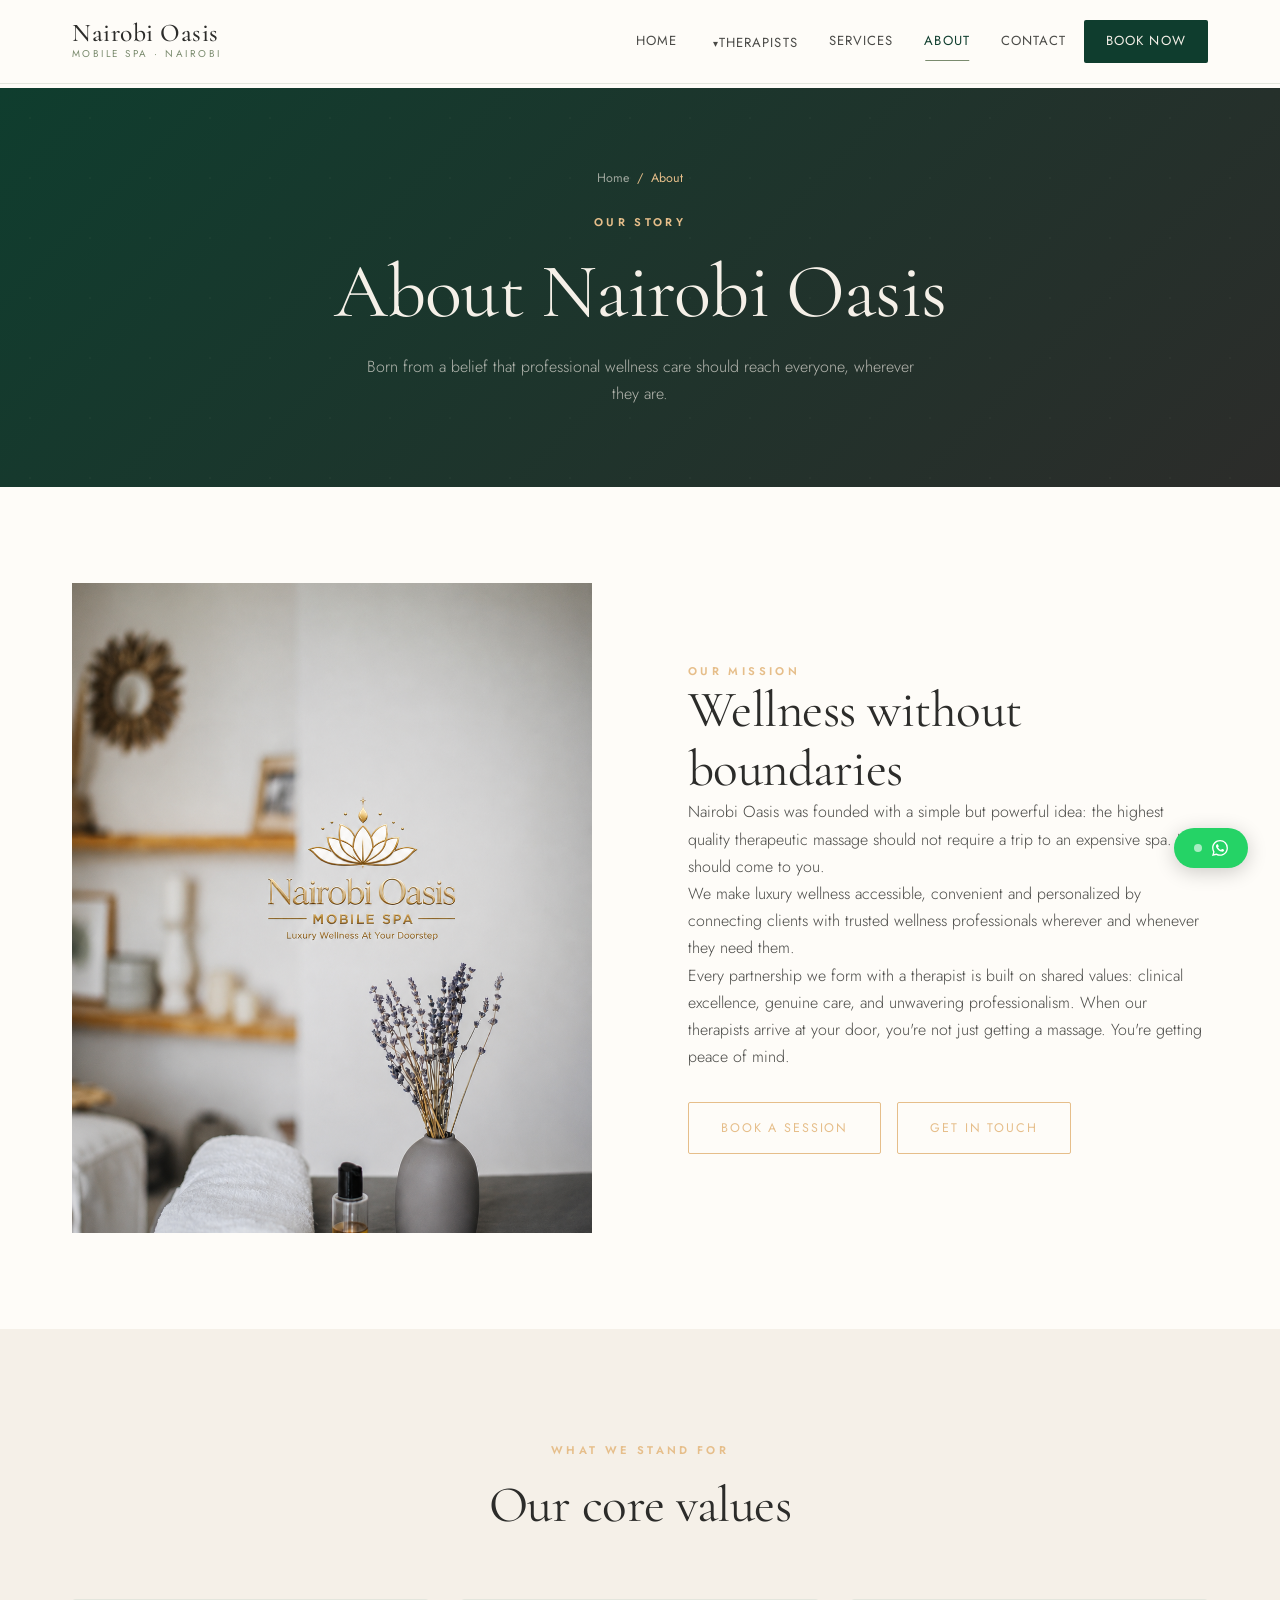
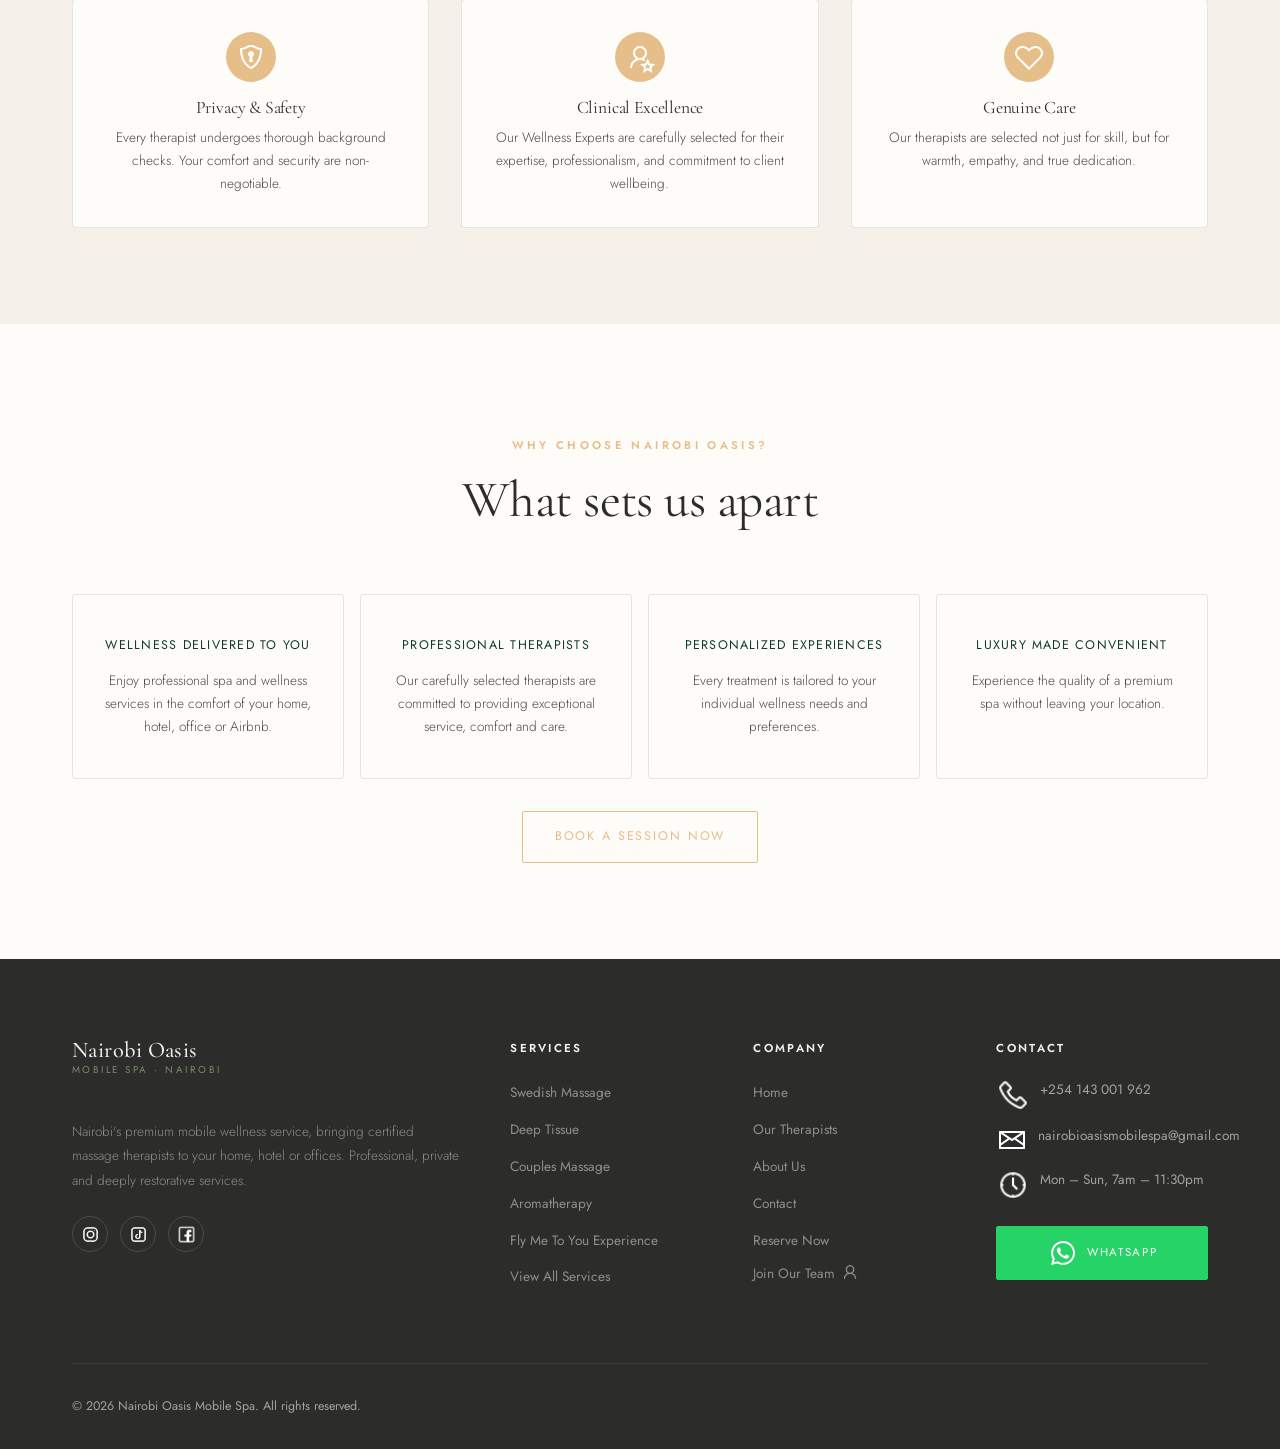
==== commit e2687d6a: "Nairobi-oasis updated" ====
--- a/about.html
+++ b/about.html
@@ -172,7 +172,7 @@
           </a>
         </div>
       </div>
-      <div class="footer-col">
+      <div class="footer-col f-services">
         <h5>Services</h5>
         <ul>
           <li><a href="services.html#swedish">Swedish Massage</a></li>
@@ -180,27 +180,32 @@
           <li><a href="services.html#couple">Couples Massage</a></li>
           <li><a href="services.html#aromatherapy">Aromatherapy</a></li>
           <li><a href="services.html#flymetoyou">Fly Me To You Experience</a></li>
-          <li><a href="services.html">View All Services</a></li>
+          <li><a href="services.html.">View All Services</a></li>
         </ul>
       </div>
-      <div class="footer-col">
+      <div class="footer-col f-company">
         <h5>Company</h5>
         <ul>
           <li><a href="index.html">Home</a></li>
           <li><a href="therapists.html">Our Therapists</a></li>
           <li><a href="about.html">About Us</a></li>
           <li><a href="contact.html">Contact</a></li>
-          <li><a href="booking.html">Book Now</a></li>
+          <li><a href="booking.html">Reserve Now</a></li>
+          <li class="team-list"><a href="">Join Our Team</a> <span><img src="icons/profile.png" alt=""></span> </li>
         </ul>
       </div>
-      <div class="footer-col">
+      <div class="footer-col f-contact">
         <h5>Contact</h5>
         <div class="footer-contact-item">
-          <span class="icon">☏</span>
+          <img src="icons/call.png" class="icon-img" alt="">
           <a href="tel:+254143001962">+254 143 001 962</a>
         </div>
         <div class="footer-contact-item">
-          <span class="icon">⏱</span>
+          <img src="icons/mail-w.png" class="icon-img" alt="">
+          <a href="mailto:hello@nairobioasismobilespa@gmail.com">nairobioasismobilespa@gmail.com</a>
+        </div>
+        <div class="footer-contact-item">
+            <img src="icons/time.png" class="icon-img" alt="">
           <span>Mon – Sun, 7am – 11:30pm</span>
         </div>
         <div style="margin-top:1.5rem;display:flex;flex-direction:column;gap:0.5rem;">
@@ -211,11 +216,11 @@
     </div>
     <div class="footer-bottom">
       <span>© 2026 Nairobi Oasis Mobile Spa. All rights reserved.</span>
-      <div class="footer-bottom-links">
+      <!-- <div class="footer-bottom-links">
         <a href="#">Privacy Policy</a>
         <a href="#">Terms of Service</a>
         <a href="#">Cookie Policy</a>
-      </div>
+      </div> -->
     </div>
   </div>
 </footer>
--- a/css/style.css
+++ b/css/style.css
@@ -727,15 +727,15 @@
 }
 
 .slider-btn {
-  display: none; /* hidden on desktop */
+  display: none; 
   flex-shrink: 0;
   width: 44px;
   height: 44px;
   border-radius: 50%;
-  background: var(--warm-white);
+  background: var(--earth);
   border: 1px solid var(--border);
   font-size: 1.4rem;
-  color: var(--sage-dark);
+  color: var(--warm-white);
   cursor: pointer;
   align-items: center;
   justify-content: center;
@@ -1360,9 +1360,12 @@
   margin-bottom: 1.25rem;
 }
 
+.team-list {
+  display: flex;
+}
+
 .footer-col ul li {
   margin-bottom: 0.6rem;
-  display: inline-flex;
   gap: 5px;
 }
 
@@ -2667,7 +2670,7 @@
   }
   
   .service-card {
-    padding: 1.2rem 0rem;
+    padding: 1.2rem 0.5rem;
   }
 
   .service-card:nth-child(3) {
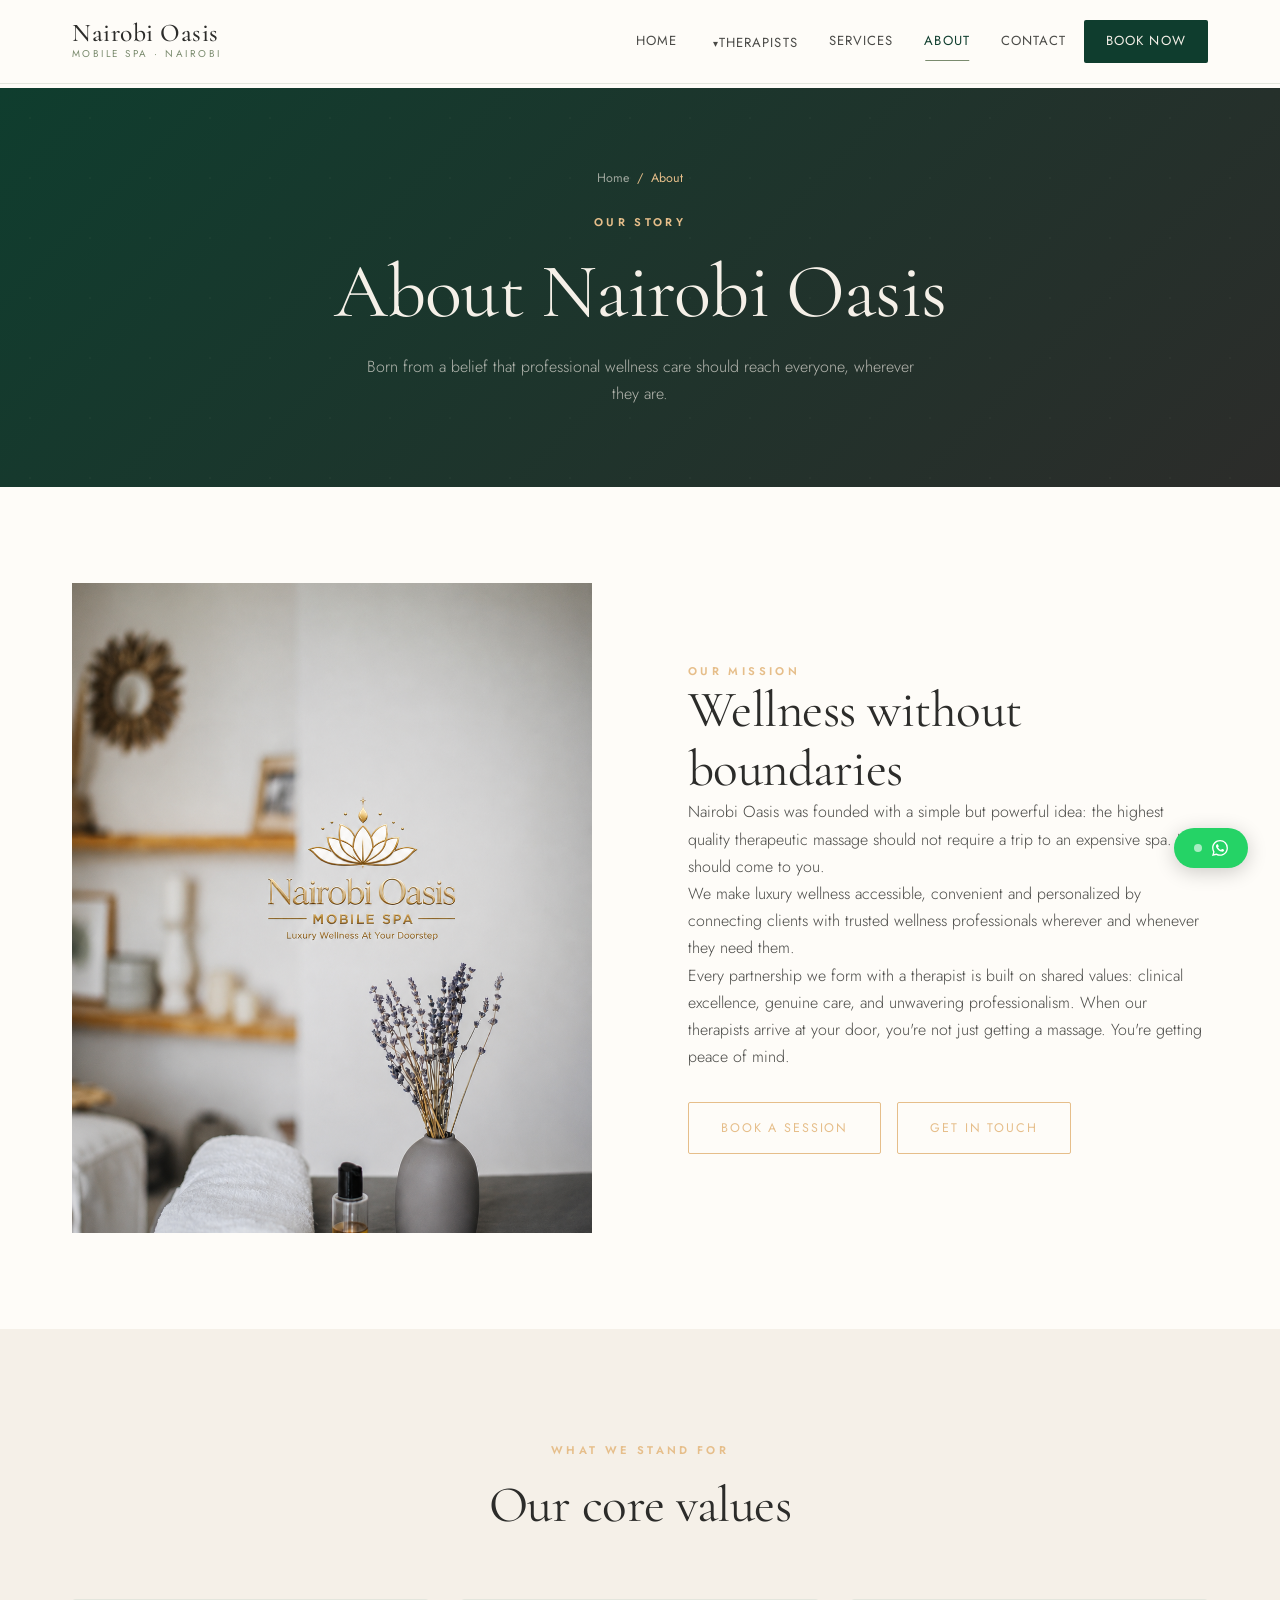
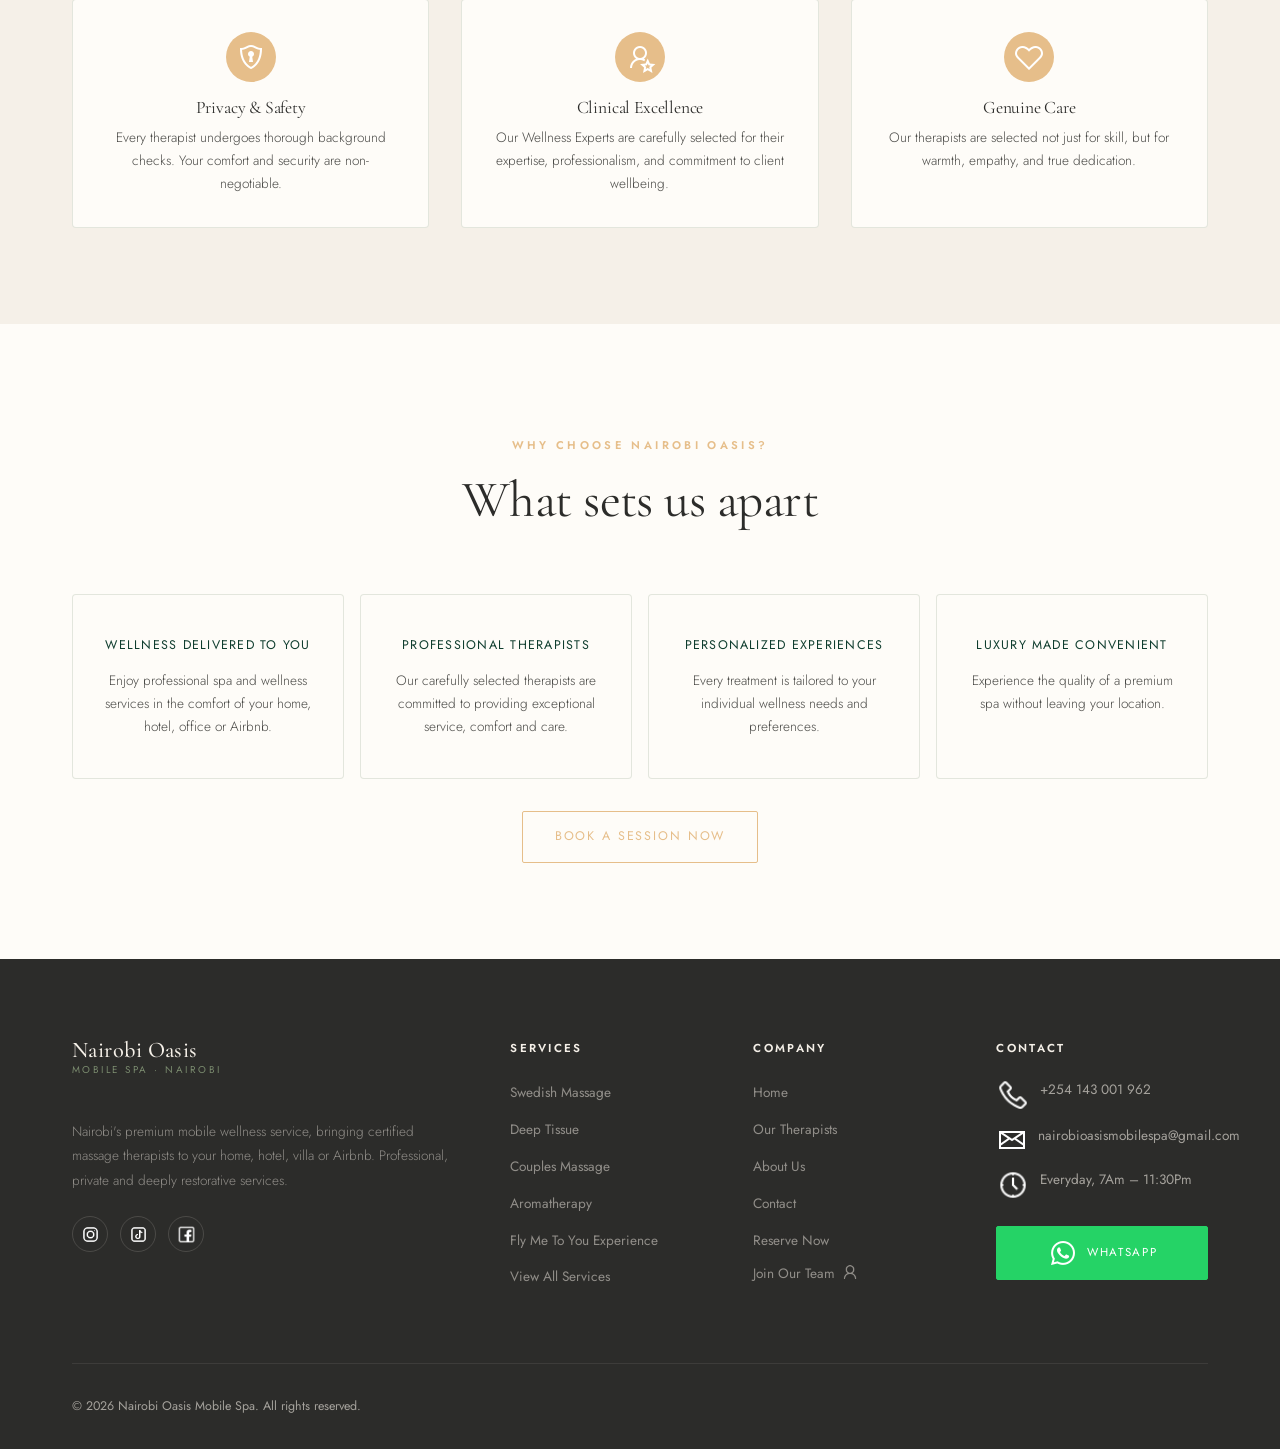
==== commit 7199be43: "Updated" ====
--- a/about.html
+++ b/about.html
@@ -159,7 +159,7 @@
           <span class="logo-name">Nairobi Oasis</span>
           <span class="logo-tagline">Mobile Spa · Nairobi</span>
         </div>
-        <p style="margin-top:1.25rem;">Nairobi's premium mobile wellness service, bringing certified massage therapists to your home, hotel or offices. Professional, private and deeply restorative services.</p>
+        <p style="margin-top:1.25rem;">Nairobi's premium mobile wellness service, bringing certified massage therapists to your home, hotel, villa or Airbnb. Professional, private and deeply restorative services.</p>
         <div class="social-links">
           <a href="https://www.instagram.com/nairobioasisspa" class="social-link" target="_blank" aria-label="Instagram">
             <img src="icons/instagram.png" alt="Instagram icon">
@@ -206,7 +206,7 @@
         </div>
         <div class="footer-contact-item">
             <img src="icons/time.png" class="icon-img" alt="">
-          <span>Mon – Sun, 7am – 11:30pm</span>
+          <span>Everyday, 7Am – 11:30Pm</span>
         </div>
         <div style="margin-top:1.5rem;display:flex;flex-direction:column;gap:0.5rem;">
           <a href="https://wa.me/254143001962" target="_blank" class="btn btn-wa" style="font-size:0.72rem;padding:0.6rem 1rem;justify-content:center;">
--- a/css/style.css
+++ b/css/style.css
@@ -743,7 +743,7 @@
 }
 
 .slider-btn:hover {
-  background: var(--sage);
+  background: var(--earth);
   color: var(--warm-white);
 }
 
@@ -879,6 +879,7 @@
 
 .therapist-section {
   position: relative;
+  padding: 1.5rem 0;
 }
 
 #therapist-profile-content {
@@ -1891,9 +1892,9 @@
 
 .faq-item.open .faq-toggle {
   transform: rotate(45deg);
-  background: var(--sage-dark);
+  background: var(--earth);
   color: var(--cream);
-  border-color: var(--sage-dark);
+  border-color: var(--earth);
 }
 
 .faq-a {
@@ -2830,10 +2831,6 @@
     z-index: 10;
   }
 
-  .carousel-btn:hover {
-    background: rgba(122, 139, 110, 1);
-  }
-
   .carousel-prev {
     left: 10px;
   }
